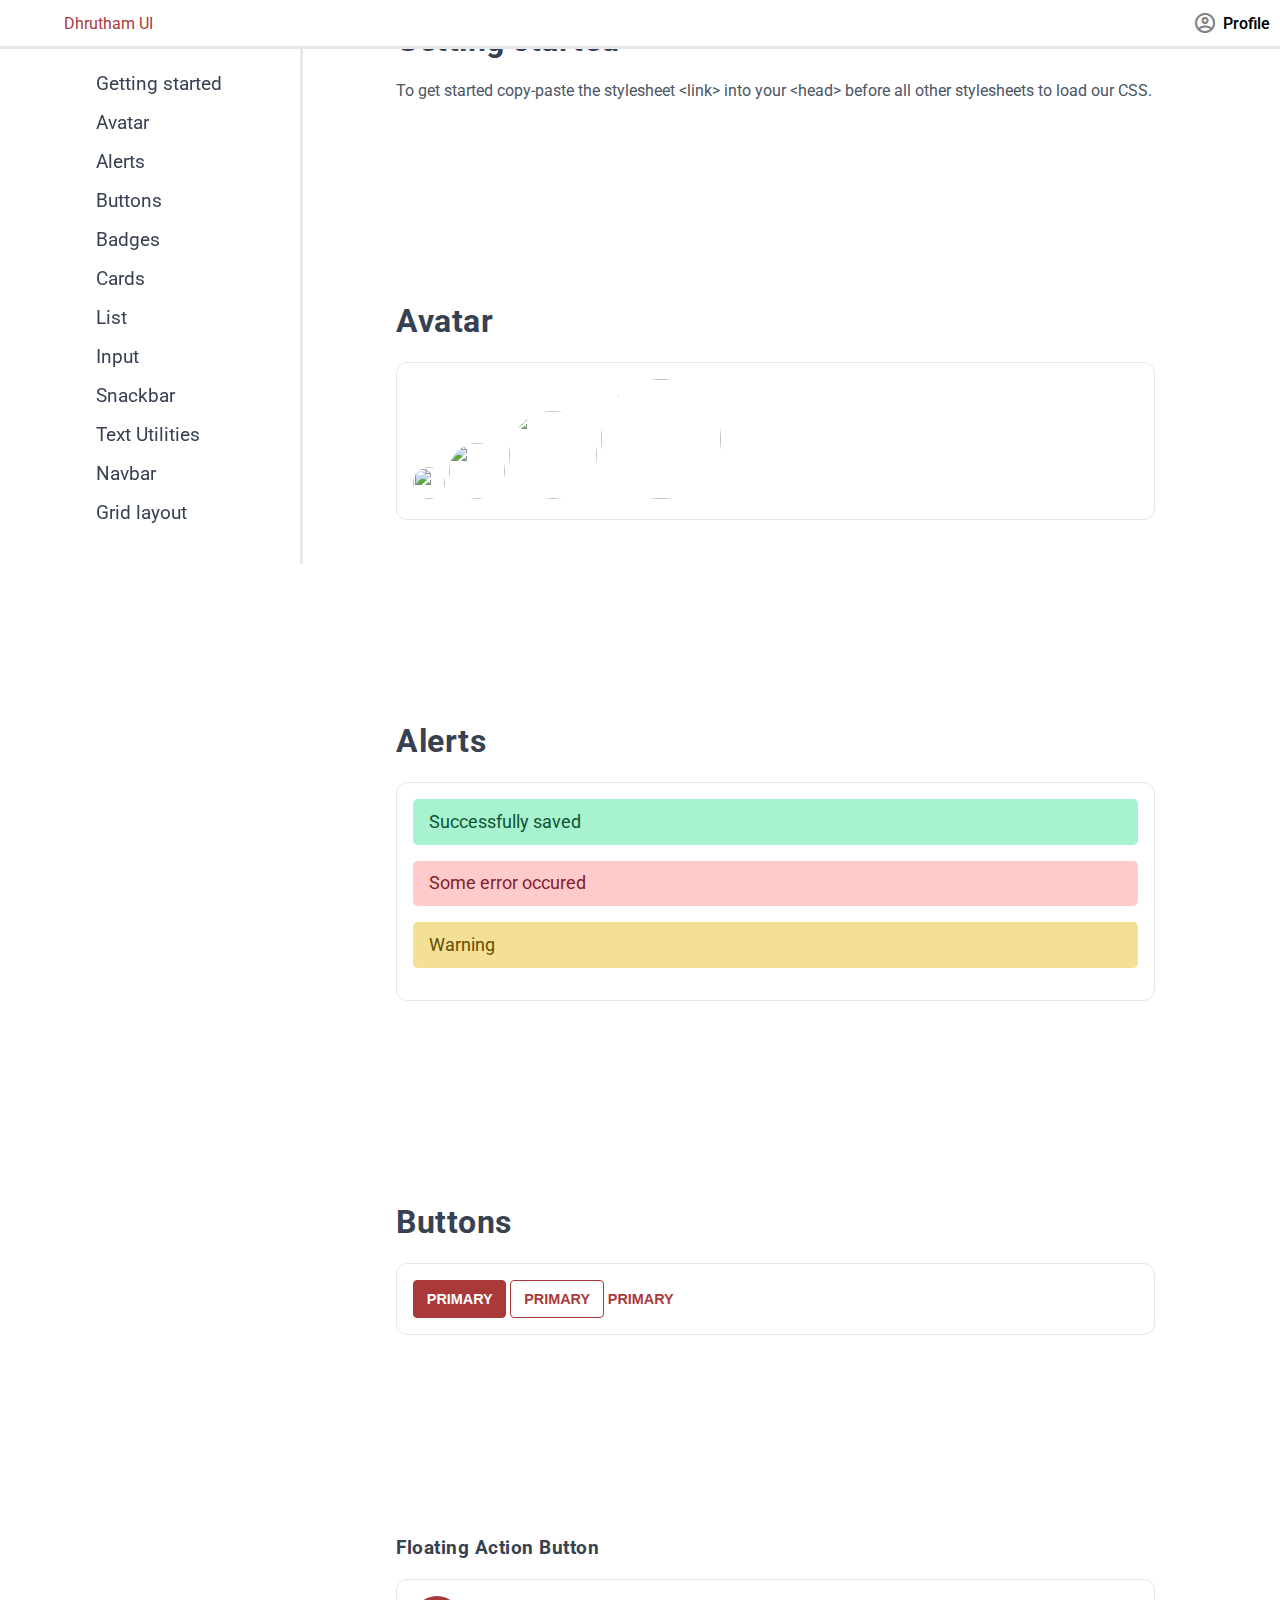
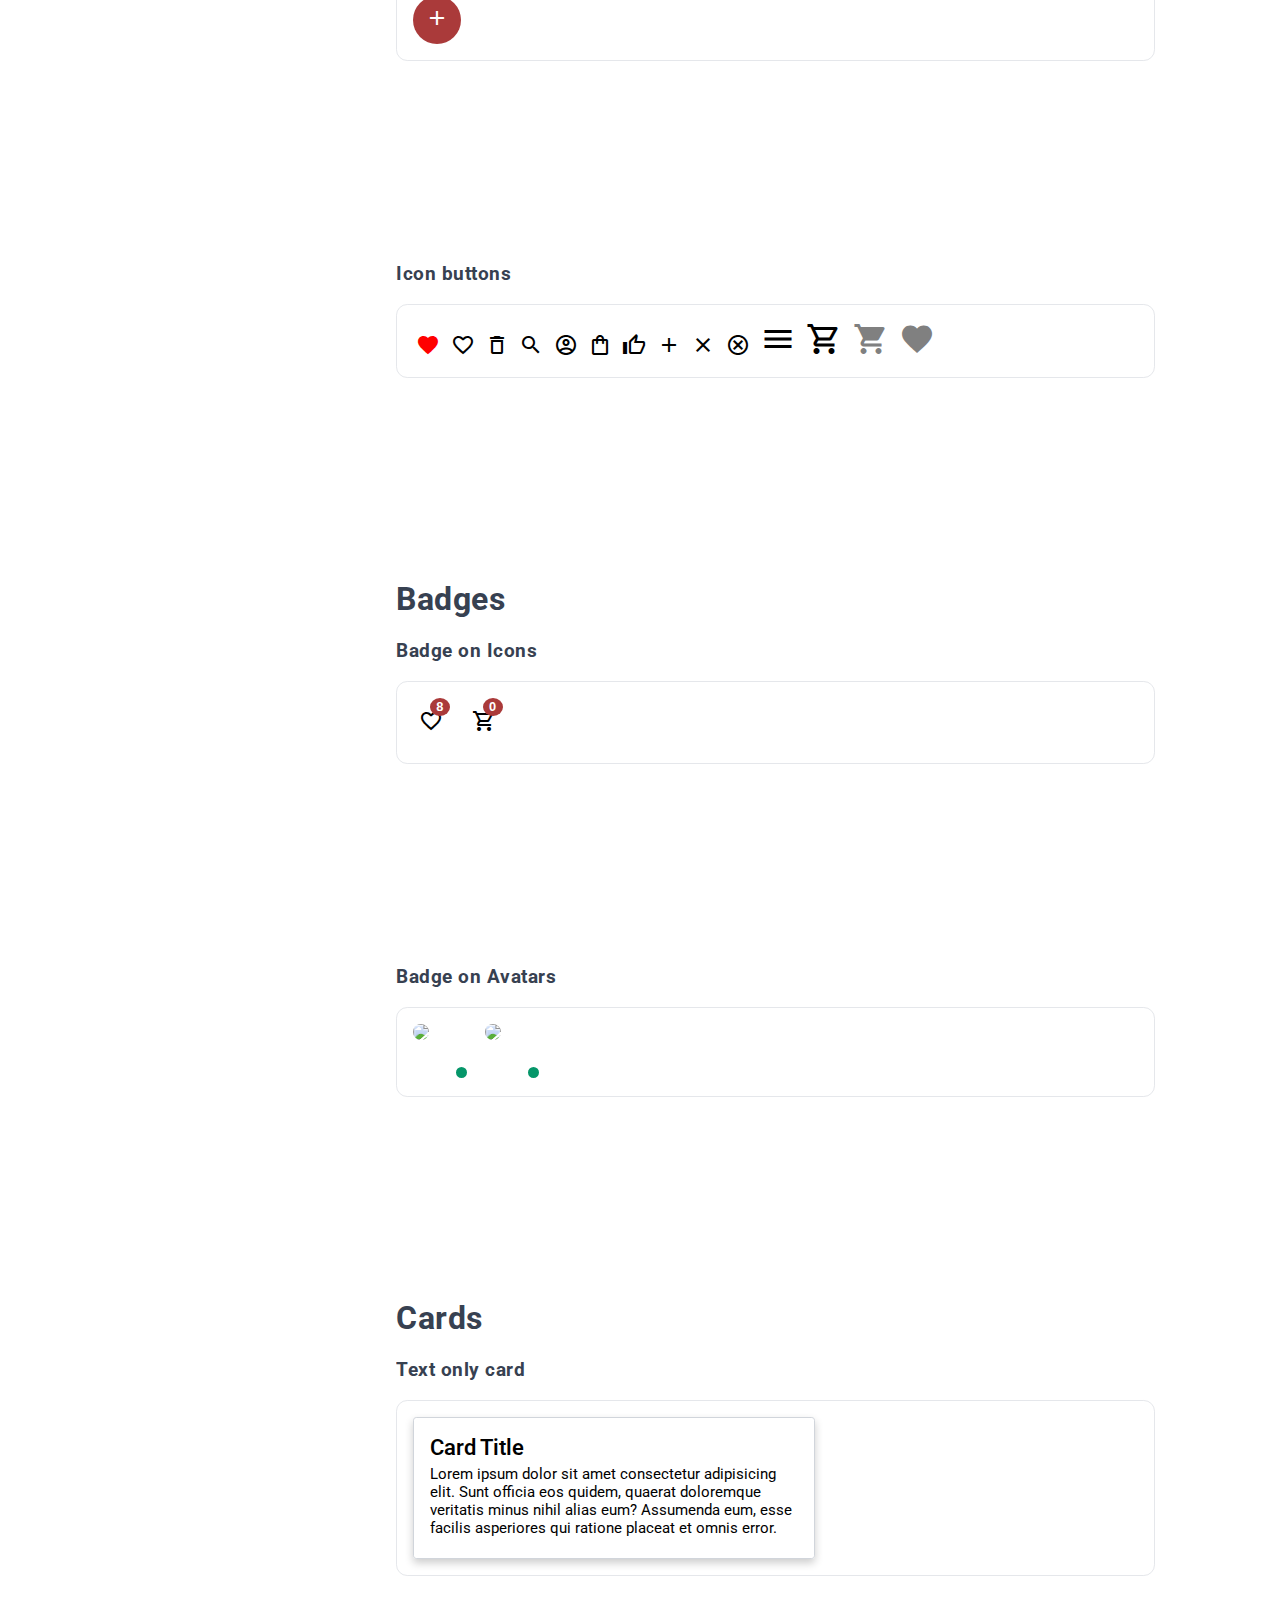
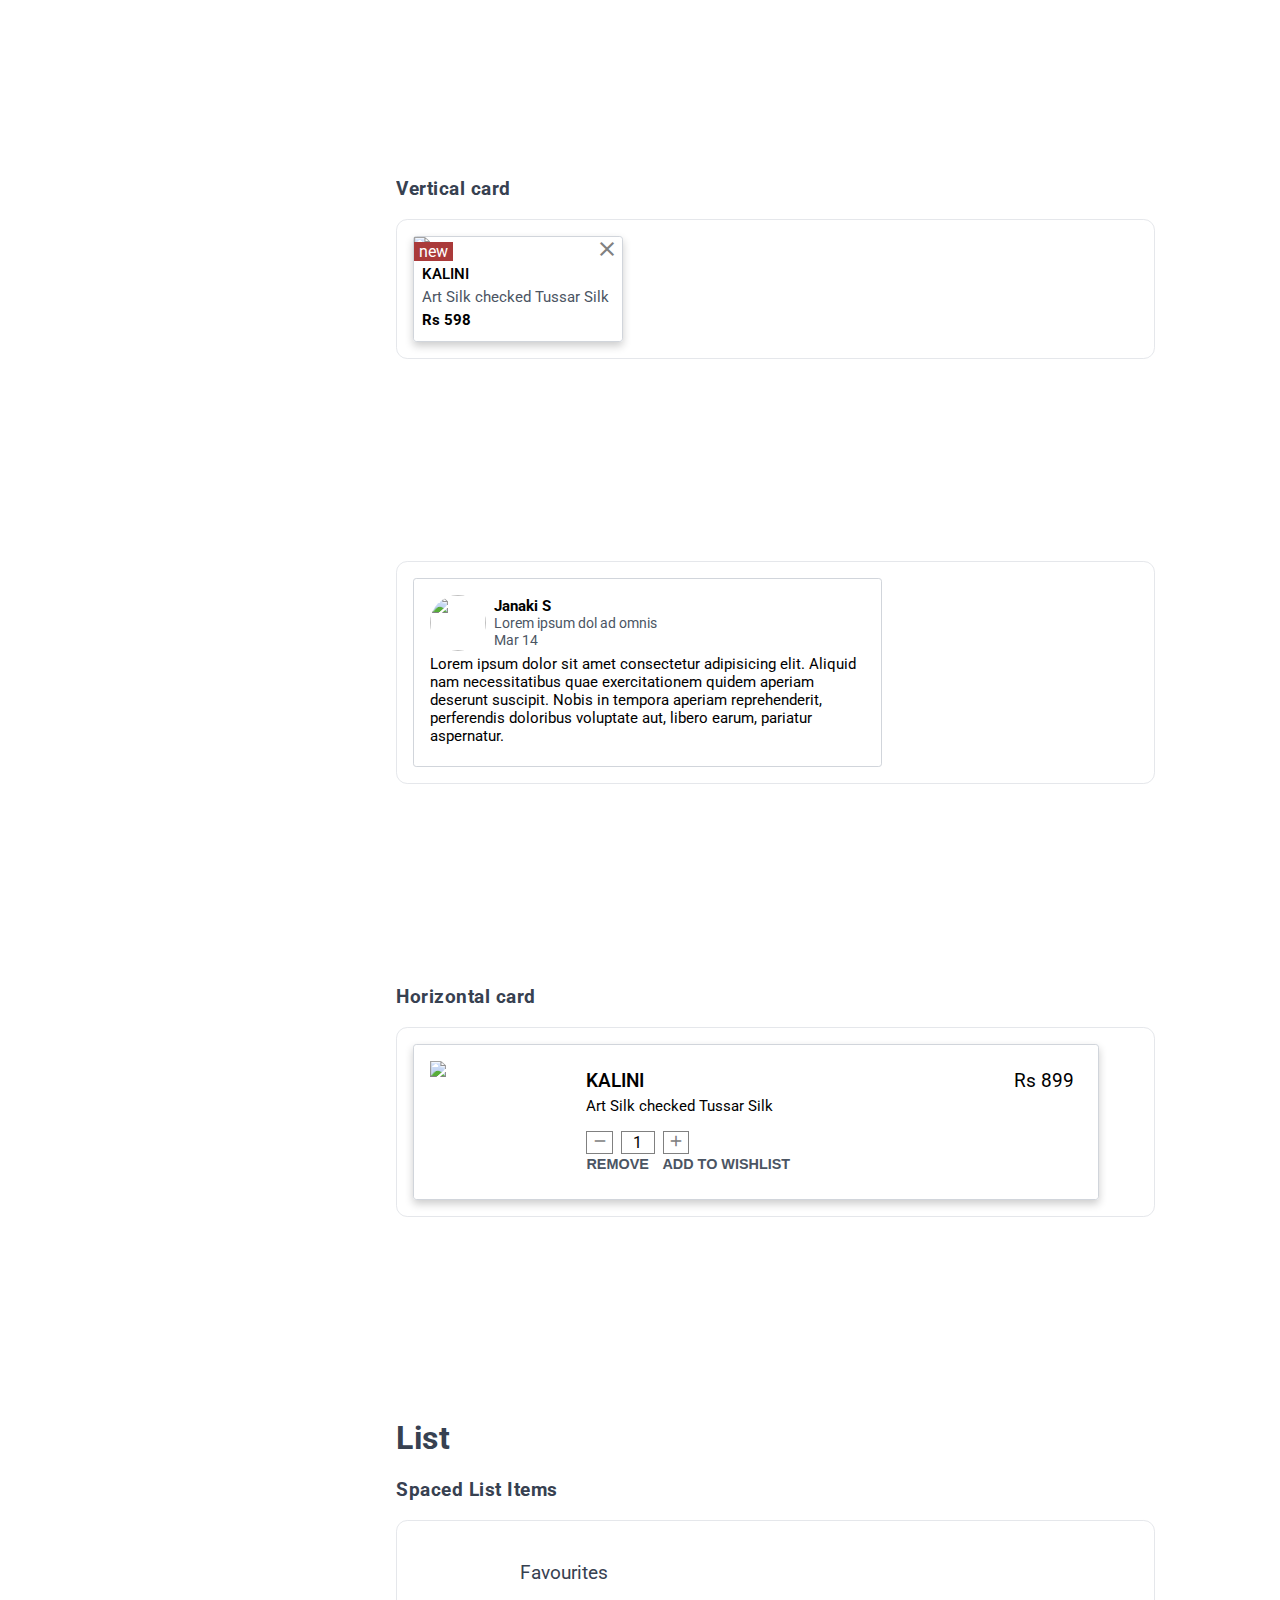
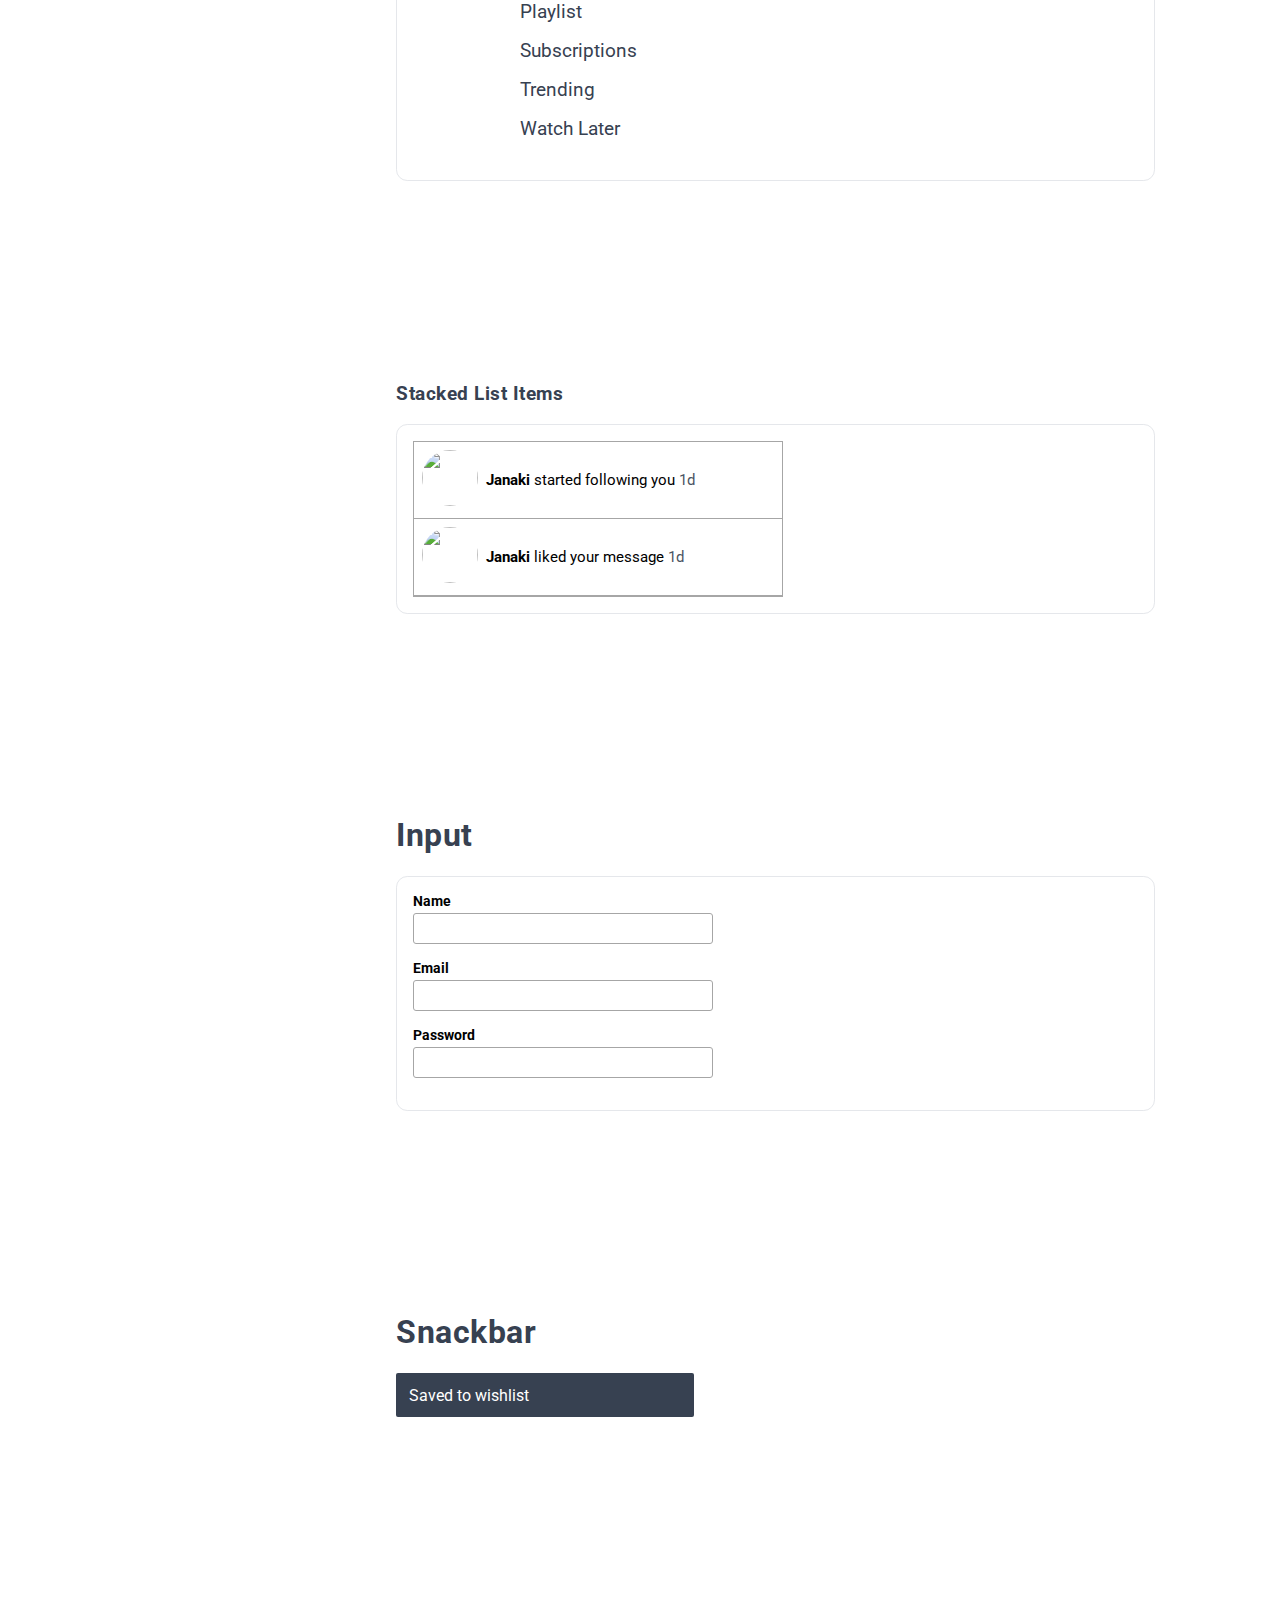
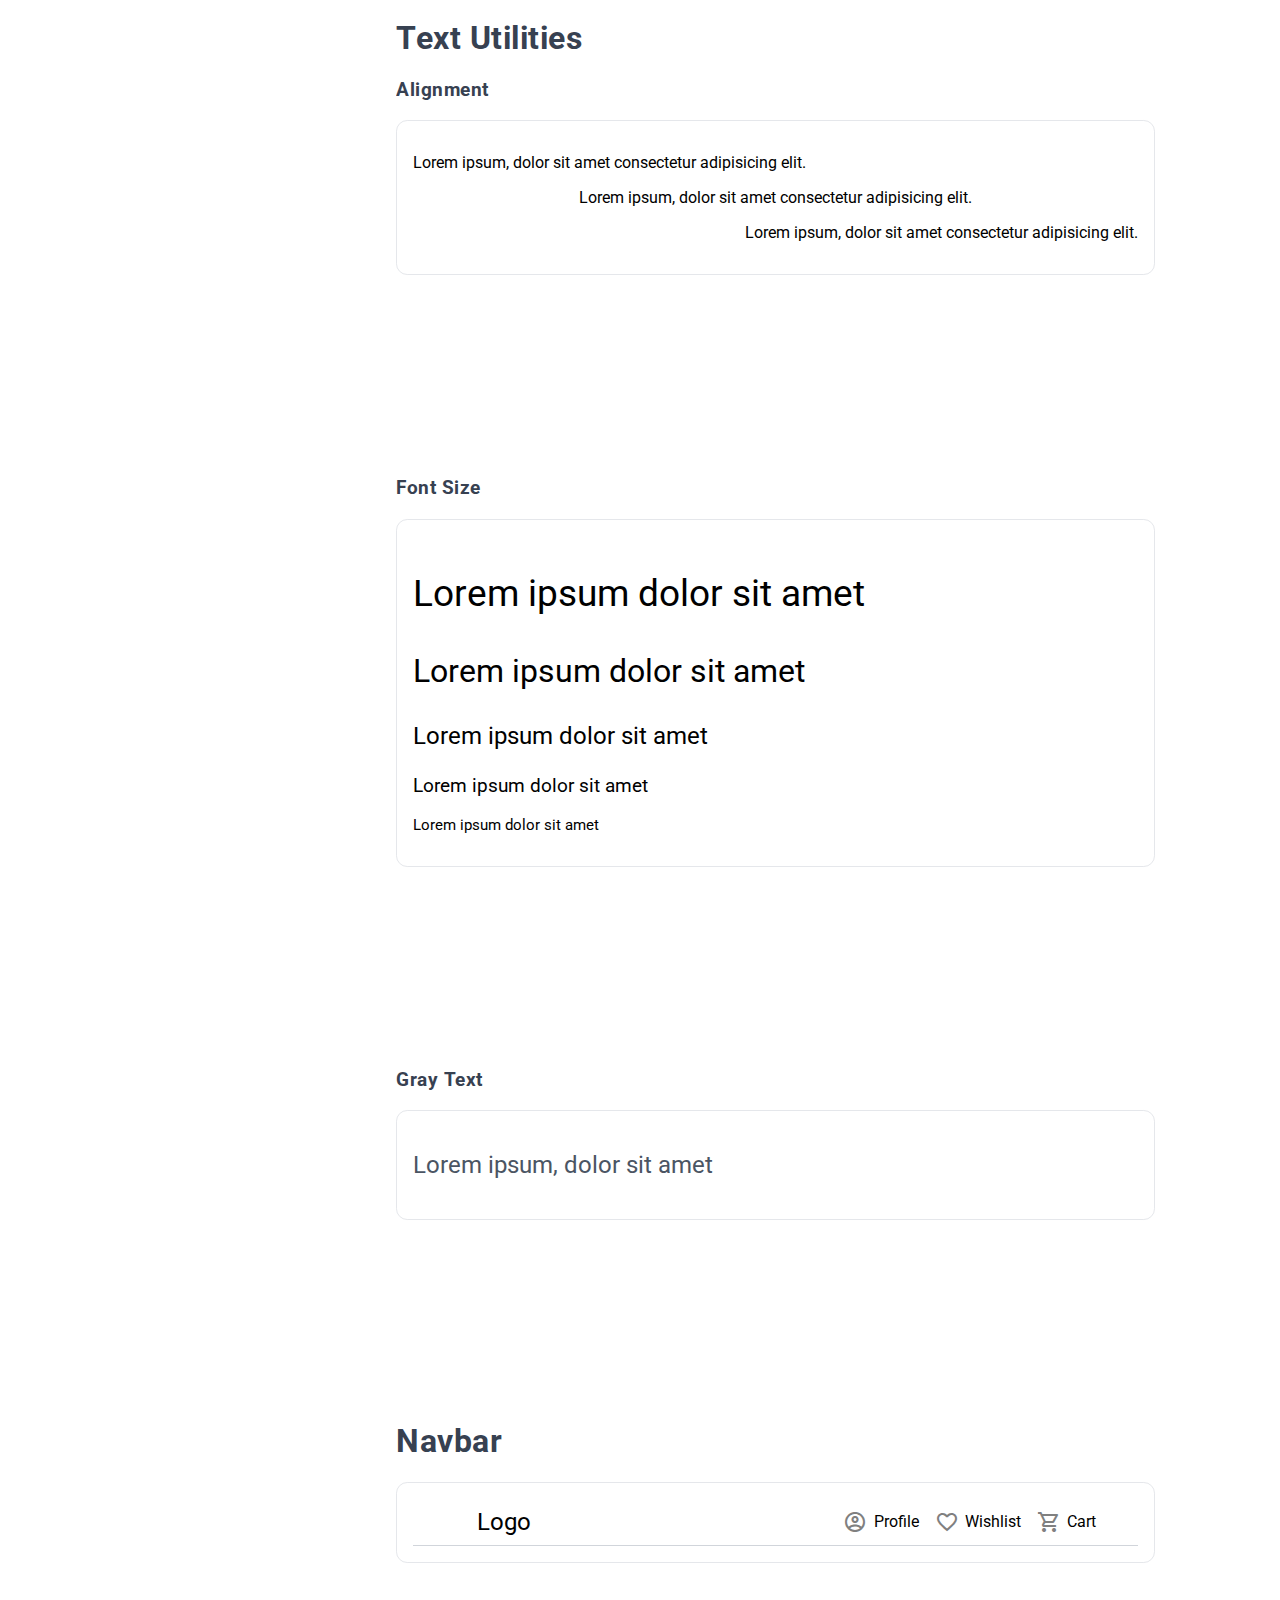
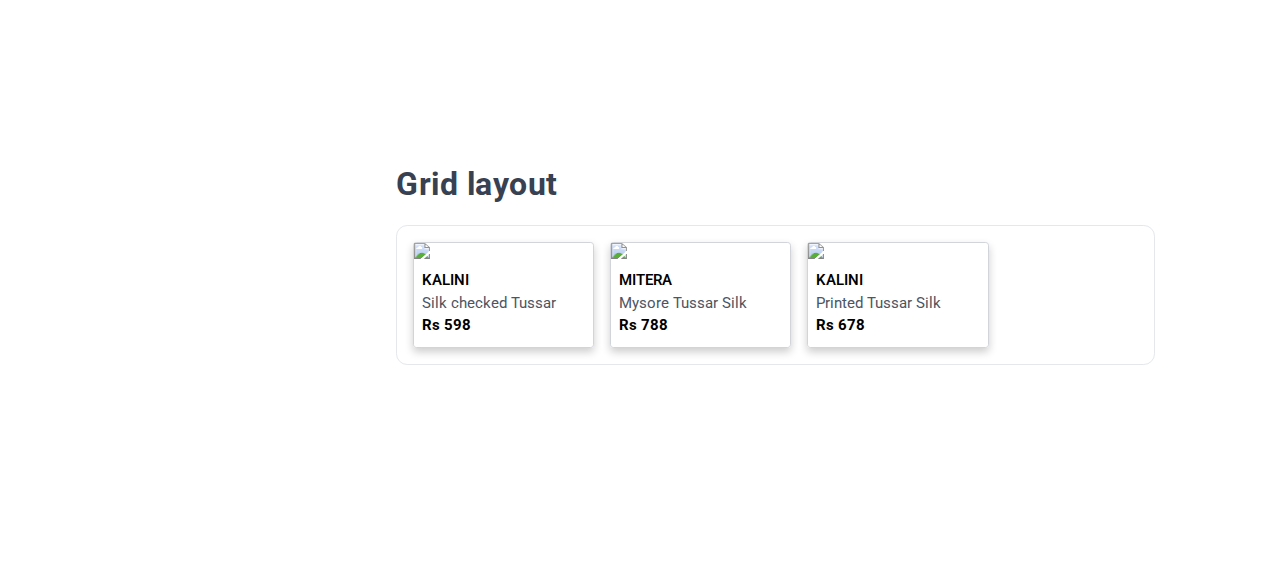
==== Dhrutham-UI-Documentation/index.html @ 62521cec "feat:added utility classes" ====
<!DOCTYPE html>
<html lang="en">
<head>
    <meta charset="UTF-8">
    <meta name="viewport" content="width=device-width, initial-scale=1.0">
    <link rel="stylesheet" href="CSS/dhrutham.css">
    <link rel="stylesheet" href="CSS/index.css">

    <title>Dhrutham UI</title>
</head>
<body>
    <header>
        <div class=" flex-horizontal center-align padding-2" style="justify-content: space-between;padding-left:4rem;">
            <div class="text-color-primary">Dhrutham UI</div>
            <div class="flex-horizontal center-align" style="justify-content: flex-end;">
                <a href="/" class="flex-horizontal nav-link" style="align-items: center;margin-right: 0.6rem;">
                   <span class="material-icons-outlined icon-color-gray icon-btn-with-padding">account_circle</span>
                    <span class="font-bold-2">Profile</span> 
                </a>
            </div>
        </div>
        
    </header>
    <div id="nav">
        <ul class="spaced-list-item-group list-group-margin">
            <a class="nav-link" href="#avatar"><li class="spaced-list-item">Getting started</li></a>
            <a class="nav-link" href="#avatar"><li class="spaced-list-item">Avatar</li></a>
            <a class="nav-link" href="#alert"><li class="spaced-list-item">Alerts</li></a>
            <a class="nav-link" href="#button"><li class="spaced-list-item">Buttons</li></a>
            <a class="nav-link" href="#badge"><li class="spaced-list-item"> Badges</li></a>
            <a class="nav-link" href="#cards"><li class="spaced-list-item">Cards</li></a>
            <a class="nav-link" href="#list"><li class="spaced-list-item">List</li></a>
            <a class="nav-link" href="#input"><li class="spaced-list-item">Input</li></a>
            <a class="nav-link" href="#snackbar"><li class="spaced-list-item">Snackbar</li></a>
            <a class="nav-link" href="#text-utilities"><li class="spaced-list-item">Text Utilities</li></a>
            <a class="nav-link" href="#navbar"><li class="spaced-list-item">Navbar</li></a>
            <a class="nav-link" href="#grid"><li class="spaced-list-item">Grid layout</li></a>
            
        </ul>
    </div>

    <main>
    
    <!--GETTING STARTED-->
    <section id="getting-started" class="scroll-margin-top">

        <h1 class="heading-large heading">Getting started</h1>
        <div class="text-gray">To get started copy-paste the stylesheet &lt;link&gt; into your &lt;head&gt; before all other stylesheets to load our CSS.</div>

        <div class="code-div">
            <embed src="https://carbon.now.sh/embed/CN4Eq7zP7J2xQh7g5qQq" width="100%"></embed>
        </div>
    </section>
    
    <!--AVATAR-->
    <section id="avatar" class="scroll-margin-top">

        <h1 class="heading-large heading">Avatar</h1>
        <div class="center-div">
        <img class="round-img img-size-xs" src="https://tinyurl.com/mz2bw7uu"> 
        <img class="round-img img-size-small" src="https://tinyurl.com/4tuexfsm"> 
        <img class="round-img img-size-medium" src="https://tinyurl.com/2fzxkc44" >
        <img class="round-img img-size-large"src="https://tinyurl.com/2fzxkc44" >
        </div>

        <div class="code-div">
            <embed src="https://carbon.now.sh/embed/TRbD07KXIrJJBKB3Pk6j" width="100%"></embed>
        </div>
    </section>
    
    <!--ALERTS-->
    <section id="alert" class="scroll-margin-top">
        <h1 class="heading-large heading">Alerts</h1>
        
        <div class="center-div">
            <div class="alert alert-success">Successfully saved</div>
            <div class="alert alert-error">Some error occured</div>
            <div class="alert alert-warning">Warning</div>
        </div>

        <div class="code-div">
            <embed src="https://carbon.now.sh/embed/sZVYKlp9iTR6P1gOCqf5" width="100%"></embed>
        </div>
    </section>


    <!--BUTTONS-->
     <section id="button" class="scroll-margin-top">
        <h1 class="heading-large heading">Buttons</h1>

        <div class="center-div">
            <button class="btn btn-primary-contained">PRIMARY</button>
            <button class="btn btn-primary-outline">PRIMARY</button>
            <button class="btn btn-text text-color-primary">PRIMARY</button>
        </div>
        <div class="code-div">
            <embed src="https://carbon.now.sh/embed/Knaae0wZSrVgYcsiYsGA" width="100%"></embed>
        </div>

        <h3 class="heading">Floating Action Button</h3>
        <div class="center-div">
            <button class="floating-action-btn-view bg-primary"><span class="material-icons-outlined">add</span></button>
        </div>

        <div class="code-div">
            <embed src="https://carbon.now.sh/embed/KYED5IdhtCiSJqwaunyP" width="100%"></embed>
        </div>
        
        <h3 class="heading">Icon buttons</h3>
        <div class="center-div">
            <button class="icon-btn"><span class="material-icons-outlined icon-color-red">favorite</span></button>
            <button class="icon-btn"><span class="material-icons-outlined">favorite_border</span></button>
            <button class="icon-btn"><span class="material-icons-outlined">delete_outline</span></button>
            <button class="icon-btn"><span class="material-icons-outlined">search</span></button>
            <button class="icon-btn"><span class="material-icons-outlined ">account_circle</span></button>
            <button class="icon-btn"><span class="material-icons-outlined">shopping_bag</span></button>
            <button class="icon-btn"><span class="material-icons-outlined">thumb_up</span></button>
            <button class="icon-btn"><span class="material-icons-outlined">add</span></button>
            <button class="icon-btn"><span class="material-icons-outlined">close</span></button>
            <button class="icon-btn"><span class="material-icons-outlined icon-color-grey">cancel</span></button>
            <button class="icon-btn"><span class="material-icons-outlined icon-size-36">menu</span></button>
            <button class="icon-btn"><span class="material-icons-outlined icon-size-36">shopping_cart</span></button>
            <button class="icon-btn"><span class="material-icons icon-color-gray icon-size-36">shopping_cart</span></button>
            <button class="icon-btn"><span class="material-icons icon-color-gray icon-size-36">favorite</span></button>
        </div>
        
        <div class="code-div">
            <embed src="https://carbon.now.sh/embed/5XtRM1aLwHK4WMdhs6xz" width="100%"></embed>
        </div>
    </section>

    <!--BADGES-->
    <section id="badge" class="scroll-margin-top">
        <h1 class="heading-large heading">Badges</h1>
        <h3 class="heading">Badge on Icons</h3>
            <div class="center-div badge-container">
                <div>
                    <button class="icon-btn-with-padding" style="margin-right:1rem">
                        <span class="material-icons-outlined">favorite_border</span>
                        <div class="badge badge-circle badge-anchorTopRight bg-primary">8</div>
                    </button>
                </div>
               
                <div>
                    <button class="icon-btn-with-padding" style="margin-right:1rem">
                        <span class="material-icons-outlined">shopping_cart</span>
                        <div class="badge badge-circle bg-primary badge-anchorTopRight">0</div>
                    </button>
                </div>
            </div>

            <div class="code-div">
                <embed src="https://carbon.now.sh/embed/0irFdHU6QVz8bISnSRzt" width="100%"></embed>
            </div>

            <h3 class="heading">Badge on Avatars</h3>

            <div class="center-div badge-container">
                <div class="avatar-container img-size-small" style="margin-right:1rem">
                    <img class="round-img responsive-img" src="https://tinyurl.com/4tuexfsm">  
                    <span class="badge-dot badge-anchorBottomRight"></span>
                </div>    

                <div class="avatar-container img-size-small" >
                    <img class="round-img responsive-img" src="https://tinyurl.com/mz2bw7uu">  
                    <span class="badge-dot badge-anchorBottomRight"></span>
                </div>    
            </div>
                
            <div class="code-div">
                <embed src="https://carbon.now.sh/embed/TUm38laySz4assM37DHr" width="100%"></embed>
            </div>
        </section>
    
     <!--CARDS-->
    <section id="cards" class="scroll-margin-top">
        <h1 class="heading-large heading">Cards</h1>
        <h3 class="heading">Text only card</h3>

        <div class="center-div">
            <div class="card card-shadow " style="max-width:25rem;">
                <div class="card-padding">
                    <div class="card-title">Card Title</div>
                    <div class="card-text font-size-medium">
                        Lorem ipsum dolor sit amet consectetur adipisicing elit.
                        Sunt officia eos quidem, quaerat doloremque veritatis
                        minus nihil alias eum? Assumenda eum, esse facilis
                        asperiores qui ratione placeat et omnis error.
                    </div>
                 </div>
            </div>
        </div>

        <div class="code-div" >
            <embed src="https://carbon.now.sh/embed/FrzZAD3f4QXx7jUSgPn3" width="100%"></embed>
        </div>
       
        <h3 class="heading">Vertical card</h3>
        <div class="center-div">
            <div class="card card-shadow card-vertical" style="max-width:13rem;">
                <div>
                    <img class="card-img" src="https://tinyurl.com/3w7x2hys" width="100%"  >
                    <div class="badge badge-rect bg-primary badge-anchorTopLeft">new</div>
                </div> 
                <div class="card-content-padding">
                    <div class="card-title font-size-5">KALINI</div>
                    <div class="card-text text-gray font-size-5">
                        Art Silk checked Tussar Silk
                    </div>
                    <div class="card-text font-size-5 font-bold-1">
                        Rs 598
                    </div>
                 </div>
                 <button class="icon-btn card-icon-topRight"><span class="material-icons-outlined icon-color-gray">close</span></button>
            </div>
        </div>
       
        <div class="code-div">
            <embed src="https://carbon.now.sh/embed/hczi9th8JC2mFEsW9cr9" width="100%"></embed>
        </div>

        <div class="center-div">
            <div class="card card-vertical card-padding"  style="width:60%">
                <div class="card-header">
                    <div class="img-margin">
                        <img class="round-img img-size-small" src="https://tinyurl.com/2fzxkc44">
                    </div>
                    <div class="card-text">    
                        <div><span class="font-bold-1 font-size-5">Janaki S</span> </div> 
                        <div class="font-size-6 text-gray">Lorem ipsum dol ad omnis</div>
                        <div class="font-size-6 text-gray"> Mar 14</div>
                    </div>      
                </div>
                <div class="card-text font-size-5">
                    Lorem ipsum dolor sit amet consectetur adipisicing elit.
                    Aliquid nam necessitatibus quae exercitationem quidem aperiam deserunt suscipit.
                    Nobis in tempora aperiam reprehenderit, perferendis doloribus voluptate aut, 
                    libero earum, pariatur aspernatur.
                </div>
            </div>
        </div>
       
        <div class="code-div">
            <embed src="https://carbon.now.sh/embed/j4iVe7hujwL01BVbsJbz" width="100%"></embed>
        </div>

        <h3 class="heading">Horizontal card</h3>
        <div class="center-div">
            <div class="card card-shadow card-horizontal card-padding" style="width:90%" >
                <div style="width:8rem">
                    <img class="card-img" src="https://tinyurl.com/3w7x2hys">
                </div>
                <div class="card-content-padding text-start card-vertical" style="width:60%;">
                        <div>
                            <div class="card-title font-size-4">KALINI</div>
                            <div class="card-text font-size-5">
                                Art Silk checked Tussar Silk 
                            </div>
                            <div class="flex-horizontal margin-top" >
                                 <button class="icon-btn" style="border:1px solid gray"><span class="material-icons-outlined icon-color-gray icon-size-18">remove</span></button>
                                <div class="qty-div">1</div>
                                <button class="icon-btn" style="border:1px solid gray"><span class="material-icons-outlined icon-color-gray icon-size-18">add</span></button>
                            </div>
                        </div>
                        <div>
                            <button class="btn btn-text font-size-6 text-gray margin-right" >REMOVE</button>
                            <button class="btn btn-text font-size-6 text-gray" >ADD TO WISHLIST</button>
                        </div>
                 </div>
                 <div class="card-content-padding font-size-4 ">
                     Rs 899 
                 </div>
            </div>
        </div>
        <div class="code-div">
            <embed src="https://carbon.now.sh/embed/GlPYBRS7dzxnWTbthX9r" width="100%"></embed>
        </div>     
    </section>

    
    <section id="list" class="scroll-margin-top">
        <h1 class="heading-large heading">List</h1>

        <h3 class="heading">Spaced List Items</h3>
        <div class="center-div">
            <ul class="spaced-list-item-group" style="width:14rem">
                <li class="spaced-list-item">Favourites</li>
                <li class="spaced-list-item">Playlist</li>
                <li class="spaced-list-item">Subscriptions</li>
                <li class="spaced-list-item">Trending</li>
                <li class="spaced-list-item">Watch Later</li>
            </ul>
        </div>
       
        <div class="code-div">
            <embed src="https://carbon.now.sh/embed/tFZgMu4uTchUPUL2A6BJ" width="100%"></embed>
        </div> 
    
        <h3 class="heading">Stacked List Items</h3>
        <div class="center-div">
        <div class="stacked-list-group" style="width:23rem ;max-width: 90%;">
            <div class="stacked-item">
                <div class="img-margin">
                    <img class="round-img img-size-small" src="https://tinyurl.com/2fzxkc44">
                </div>
                <div class="font-size-5">
                   <span class="font-bold-1">Janaki</span> started following you
                    <span class="text-gray">1d</span>
                </div>
            </div>
            <div class="stacked-item" style="display: flex;">
                <div class="img-margin">
                    <img class="round-img img-size-small" src="https://tinyurl.com/2fzxkc44">
                </div>
                <div class="font-size-5">
                   <span class="font-bold-1 ">Janaki</span> liked your message
                    <span class="text-gray">1d</span>
                </div>
            </div>            
        </div>
        </div>

        <div class="code-div">
            <embed src="https://carbon.now.sh/embed/PBIPc6S08mPCb52mnFzO" width="100%"></embed>
        </div>  
    </section>
   
  
    <section id="input" class="scroll-margin-top">
    <h1 class="heading-large heading">Input</h1>
    <div class="center-div">
        <div style="width:20rem">
            <div class="flex-column">
                <label class="font-size-6 font-bold-1">Name</label>
                <input type="text" class="text-input">
            </div>
            <div class="flex-column">
                <label class="font-size-6 font-bold-1">Email</label>
                <input type="email" class="text-input">
            </div>
            <div class="flex-column">
                <label class="font-size-6 font-bold-1">Password</label>
                <input type="password" class="text-input">
            </div>        
        </div>
    </div>
    <div class="code-div">
        <embed src="https://carbon.now.sh/embed/BAJOc0U76f8MLrCtJs0T" width="100%"></embed>
    </div> 
    </section>


    <section id="snackbar" class="scroll-margin-top">
        <h1 class="heading-large heading">Snackbar</h1>

        <div class="snackbar-onView" style="width:17rem" >Saved to wishlist</div>

        <div class="code-div">
            <embed src="https://carbon.now.sh/embed/y9a1cUmDMV2LKJnYpCuc" width="100%" ></embed>
        </div> 
    </section>

    <section id="text-utilities" class="scroll-margin-top">
        <h1 class="heading-large heading">Text Utilities </h1>
        <h3 class="heading">Alignment</h3>
        <div class="center-div">
            <p class="text-start">Lorem ipsum, dolor sit amet consectetur adipisicing elit.</p>
            <p class="text-center">Lorem ipsum, dolor sit amet consectetur adipisicing elit.</p>
            <p class="text-end">Lorem ipsum, dolor sit amet consectetur adipisicing elit.</p>
        </div>
        
        <div class="code-div">
            <embed src="https://carbon.now.sh/embed/IpzmE9BpbHFRG2XMIk0B" width="100%"></embed>
        </div>

        <h3 class="heading">Font Size</h3>
        <div class="center-div">
        <p class="font-size-1">Lorem ipsum dolor sit amet</p>    
        <p class="font-size-2">Lorem ipsum dolor sit amet</p>
        <p class="font-size-3">Lorem ipsum dolor sit amet</p>
        <p class="font-size-4">Lorem ipsum dolor sit amet</p>
        <p class="font-size-5">Lorem ipsum dolor sit amet</p>
        </div>
        
        <div class="code-div">
            <embed src="https://carbon.now.sh/embed/gHHtRypQuDPqCICQp9fk" width="100%"></embed>
        </div>

        <h3 class="heading">Gray Text</h3>
        <div class="center-div">
            <p class="text-gray font-size-3">Lorem ipsum, dolor sit amet</p>
        </div>

        <div class="code-div">
            <embed src="https://carbon.now.sh/embed/vYiyt1hqLb6XWQ0Yi17c" width="100%"></embed>
        </div>
        
    </section>
    <section id="navbar" class="scroll-margin-top">
        <h1 class="heading heading-large">Navbar</h1>
        <div class="center-div">
            <div class="nav">
                <div class="font-size-3">Logo</div>
                <div class="nav-list">
                    <a href="/" class="nav-item">
                       <span class="material-icons-outlined icon-color-gray icon-btn-with-padding">account_circle</span>
                        <span>Profile</span> 
                    </a>
                    <a href="/" class="nav-item">
                        <span class="material-icons-outlined icon-color-gray icon-btn-with-padding">favorite_border</span>
                        <span>Wishlist</span>
                     </a>
                    <a href="/" class="nav-item">
                        <span class="material-icons-outlined icon-color-gray icon-btn-with-padding">shopping_cart</span>
                        <span>Cart</span>
                    </a>
                </div>
            </div>
        </div>
        <div class="code-div">
            <embed src="https://carbon.now.sh/embed/hE4XvA0mtsaQEKxUMRFo" width="100%"></embed>
        </div>
    </section>


     <section id="grid" class="scroll-margin-top">
        <h1 class="heading-large heading">Grid layout</h1>
        <div class="center-div">  
         <div class="grid-col-3">
            <div class="card card-shadow flex-column">
                <div>
                    <img class="card-img" src="https://tinyurl.com/3w7x2hys" >   
                </div> 
                <div class="card-content-padding">
                    <div class="card-title font-size-5">KALINI</div>
                    <div class="card-text text-gray font-size-5">
                        Silk checked Tussar
                    </div>
                    <div class="card-text font-size-5 font-bold-1">
                        Rs 598
                    </div>
                </div>
            </div>
            <div class="card card-shadow flex-column">
                <div>
                    <img class="card-img" src="https://tinyurl.com/w4aaecnn" >   
                </div> 
                <div class="card-content-padding">
                    <div class="card-title font-size-5">MITERA</div>
                    <div class="card-text text-gray font-size-5">
                        Mysore Tussar Silk
                    </div>
                    <div class="card-text font-size-5 font-bold-1">
                        Rs 788
                    </div>
                </div>
            </div>
            <div class="card card-shadow flex-column">
                <div>
                    <img class="card-img" src="https://tinyurl.com/pxazepxy" >   
                </div> 
                <div class="card-content-padding">
                    <div class="card-title font-size-5">KALINI</div>
                    <div class="card-text text-gray font-size-5">
                        Printed Tussar Silk
                    </div>
                    <div class="card-text font-size-5 font-bold-1">
                        Rs 678
                    </div>
                </div>
            </div>
        </div> 
        </div>
        <div class="code-div">
            <embed src="https://carbon.now.sh/embed/fvpEEJyUtfAk4KxWze1o" width="100%"></embed>
        </div>
    </section>
      
    </main>
</body>
</html>
---- Dhrutham-UI-Documentation/CSS/dhrutham.css ----
@import url("https://fonts.googleapis.com/icon?family=Material+Icons+Outlined");
@import url("https://fonts.googleapis.com/icon?family=Material+Icons");
@import url('https://fonts.googleapis.com/css2?family=Roboto:wght@300&display=swap');

:root{
    --primary:#aa3a3a;
    --secondary:#C4C6A6;
    --padding-1:0.5rem;
    --padding-2:0.8rem;
    --padding-3:0.4rem;
    --font-size-text:1.1rem;
    --font-size-small:0.8rem;
    --font-size-title:01.4rem;
    --font-family:Roboto;
    --margin-right:0.6rem;
}

body{
    margin:0;
}

.bg-primary{
    background-color: var(--primary);
    color:white;
}

.text-color-primary{
    color:var(--primary)
}

.flex-horizontal{
    display: flex;
}

.center-align{
    align-items:center;
}

.curson-pointer{
    cursor: pointer;
}
/** Avatar **/

.avatar-container{
    position: relative;
}

.img-size-medium{
    width:5.5rem;
    height: 5.5rem;
}

.img-size-large{
    width:7.5rem;
    height: 7.5rem;
}

.img-size-small{
    width:3.5rem;
    height: 3.5rem;
}
.img-size-xs{
    width:2rem;
    height: 2rem;
}

/** Alerts **/

.alert{
    padding:var(--padding-2) 0rem;
    padding-left:1rem;
    margin-bottom: 1rem;
    font-size:var(--font-size-text);
    position: relative;  
    border-radius:0.3rem
}

.alert-success{
    background-color:#A7F3D0;
    color:#0f5132;
}

.alert-error{
    background-color:#FECACA;
    color:#842029;
}

.alert-warning{
    background-color: #f3e096;
    color:#664d03;
}

/** Badges **/

.badge{  
    position:absolute;
    text-align:center;
}

.badge-circle{
    border-radius:50%; 
    padding:0.1rem 0.4rem; 
    font-size:var(--font-size-small);
    font-weight: 700; 
}

.badge-rect{
    padding:0rem 0.3rem;
}

.badge-anchorTopRight{  
    top:0;
    right:0;
}

.badge-anchorTopLeft{  
    top:0.3rem;
    left:0;
}

.badge-anchorBottomRight{
    bottom:0;
    right:0;
}

.badge-dot{
    position:absolute;
    background-color: #059669;
    border:2px solid white;
    border-radius:50%;
    min-width:0.7rem;
    min-height:0.7rem;   
}

/** Buttons **/

.btn{
    line-height:1.3rem;
    border-radius:0.25rem;   
    padding:var(--padding-1) var(--padding-2);
    font-weight: 550;
    font-size:0.9rem;
    cursor: pointer;
    outline:none;
    text-align: center;
} 

.btn-primary-contained{
    background-color:var(--primary);
    border:1px solid var(--primary);
    color:white;
}

.btn-primary-contained:hover{
    background-color: #991B1B;
}

.btn-primary-outline{
    color:var(--primary);
    background-color: white;
    border:1px solid var(--primary);
}

.btn-text{
    border:0;
    background-color: white;
    padding:0; 
}

.btn-disabled {
    opacity: 0.6;
    cursor: not-allowed;
  }
/** Icon Buttons **/

.icon-btn{
    border: 0;
    outline:none; 
    position: relative; 
    background-color:transparent;  
    padding:0 0.2rem;
}

.icon-btn-with-padding{
    border: 0;
    outline:none; 
    padding:0.7rem 0.4rem;
    position: relative; 
    background-color:transparent;  
}

.icon-size-36{
    font-size: 36px; 
}

.icon-size-18{
    font-size: 18px; 
}


.icon-color-red{
    color:red;
}

.icon-color-primary{
    color:var(--primary)
}
.icon-color-white{
    color:white;
}

.icon-color-gray{
    color:gray;
}

/**Floating action button**/

.floating-action-btn{
    width:3rem;
    height:3rem;
    border:none;
    outline:none;
    border-radius:50%;  
    position:fixed;
    z-index: 1;
    bottom:0;
    right:0;
    margin:2rem;
}

/**CARDS**/

.card{
    border:1px solid #D1D5DB;
    border-radius:0.2rem;
    position:relative;
    word-wrap:break-word;
}

.card-padding{
    padding: 1rem;
}

.card-vertical{
    display:flex; 
    flex-direction:column;
    justify-content: space-between;
}

.card-shadow{
    box-shadow: 0 4px 8px 0 rgba(0,0,0,0.2);;
}

.card-content-padding{
    padding:var(--padding-1);
}

.card-header{
    display: flex;
}

.card-text{
    font-size:var(--font-size-text);
    margin-bottom:0.3rem;
}

.card-title{
    font-weight: 550;
    font-size:var(--font-size-title);
    margin-bottom:0.3rem;
}

.card-icon-topRight{
    position: absolute;
    top:0;
    right:0;
}

.card-img{
    width:100%;
}

.card-horizontal{
    display:flex; 
    justify-content: space-between;
}

.text-overlay{
    position: absolute;
    bottom: 0;
    background-color: white;
    opacity: 0.7;
    padding: 1rem;
    width: 90%;
    height: 1rem;
    text-align: center;
}

.qty-div{
    display: inline-block;
    border:1px solid gray;
    width:2rem;
    padding:0.5px 0;
    text-align: center;
    margin:0 0.5rem;
}
/** Responsive-images **/

.responsive-img{
    width:100%;
    height:auto;
}

.round-img{
    border-radius: 50%;  
}

.img-margin{
    margin-right:var(--padding-1);
}

/** Text Input **/

.text-input{
    height: 25px;
    width:90%;
    padding:2px 5px;
    border:1px solid #a6a6a6;
    border-radius:3px;
    font-size:14px;
    margin-top:3px;
    margin-bottom:1rem;
}

.text-input:focus{
    outline-width:thin;
    outline-color:#60A5FA;
}

.flex-column{
    display: flex;
    flex-direction: column;
}

/** List **/
.spaced-list-item-group{
    list-style-type:none;
}

.spaced-list-item{
    padding:var(--padding-1);
    font-size: var(--font-size-text);
}

.spaced-list-item:hover{
    background-color:#E5E7EB;
    cursor: pointer;
}

/**Stacked List -notification**/

.stacked-list-group{
    border:1px solid #a6a6a6;
}

.stacked-item{
    display: flex;
    border-bottom:1px solid #a6a6a6;
    padding:var(--padding-1); 
    align-items: center;
}

/** Grid **/

.grid-col-2 {
    display: grid;
    grid-template-columns: auto auto;
    grid-column-gap: 5rem;
    grid-row-gap: 2rem;
  }
  .grid-col-3 {
    display: grid;
    grid-template-columns: 22% 22% 22% 22%;
    grid-column-gap: 1rem;
    grid-row-gap: 2rem;
  }
  
  @media (min-width: 0) {
    .grid-col-2 {
      display: grid;
      grid-template-columns: 90%;
    }
    .grid-col-3 {
      display: grid;
      grid-template-columns: 50% 50%;
    }
  }
  @media (min-width: 576px) {
    .grid-col-2 {
      display: grid;
      grid-template-columns: auto;
    }
    .grid-col-3 {
      display: grid;
      grid-template-columns: 50% 50%;
    }
  }
  @media (min-width: 840px) {
    .grid-col-2 {
      display: grid;
      grid-template-columns: auto;
    }
    .grid-col-3 {
      display: grid;
      grid-template-columns: 35% 35% 35%;
    }
  }
  @media (min-width: 1059px) {
    .grid-col-2 {
      display: grid;
      grid-template-columns: auto auto;
    }
    .grid-col-3 {
      display: grid;
      grid-template-columns: 25% 25% 25% 25%;
    }
  }
  
/**Text Utilities**/

.text-start{
    text-align: left;
}

.text-center{
    text-align:center;
}

.text-end{
    text-align:right;
}

.font-size-1{
    font-size:2.3rem;
}

.font-size-2{
    font-size:2rem;
}

.font-size-3{
    font-size:1.5rem;
}

.font-size-4{
    font-size:1.2rem;
}

.font-size-5{
    font-size:0.95rem;
}

.font-size-6{
     font-size:0.9rem;
}
.text-gray{
    color:#4B5563;
}

.font-bold-1{
    font-weight: bold;
}
.font-bold-2{
    font-weight: 550;
}

/** Snackbar **/
.snackbar{
    background-color:#374151;
    color:white;
    padding:0.8rem;
    position: fixed;
    bottom:0.5rem;
    left:0.5rem;
    border-radius:2px;
}



/**Navbar**/

.nav{
    display: flex;
    align-items: center;
    justify-content: space-between;
    padding-left:4rem;
    padding-right:2rem;
    border-bottom: 1px solid #D1D5DB;
}

.nav-list{
    display: flex;
    justify-content: flex-end;
    align-items: center;
}

.nav-item{
    margin-right: var(--margin-right);
    display: flex;
    align-items: center;
    text-decoration: none;
    color:inherit
}

/** margins **/

.margin-right{
    margin-right:var(--margin-right);
}

.margin-top{
    margin-top:1rem;
}


/*utility classes*/

.flex-end{
    justify-content: flex-end;
}

.space-between{
    justify-content: space-between;
}
---- Dhrutham-UI-Documentation/CSS/index.css ----
@import url('https://fonts.googleapis.com/css2?family=PT+Serif&family=Roboto&family=Work+Sans:wght@100;500&display=swap');

body{
    font-family: Roboto;
}

header{
    grid-area: header;
    border-bottom:3px solid #E5E7EB;
    position: fixed;
    width:100%;
    top:0;
    background-color:white;
    z-index: 1;
}

#nav{
    grid-area: nav;
    position: fixed; 
    left:0;
    width:300px;
    align-content: center;
    border-right:3px solid #E5E7EB;
    margin-top:2rem;
  
}

main{
    grid-area: main;
    opacity: 1;
   overflow:auto;
   /* scroll-margin-top:12vh; */
}

body{
    display: grid;
    grid-template-columns: 300px 1fr  ;
    grid-template-areas:"header header" 
    "nav main ";
    grid-column-gap:6rem;
    overflow-x: hidden;
}

.nav-link{
    text-decoration: none;
    color:inherit
}

.list-group-margin{
    padding-inline-start: 0;
    margin:2rem 1rem;
}

.center-div{
    border:1px solid  #E5E7EB;
    padding:1rem 1rem;
    width:82%;
    border-radius:0.7rem;
}

.heading{
    font-family: "Roboto";
    line-height: 1.2;
    color:#374151;
    letter-spacing: 0.5px;
}

.spaced-list-item{
    font-size:1.2rem ;
    font-family: "Roboto";
    color:#374151;
    padding-left:30%;
}

.para-style{
    font-family: "Roboto";
    font-size:1rem;
    margin:1rem 0; 
    color:#1F2937;
}

.code-div{
    margin-top:1rem;
    width:86%;
    /* width:45rem; */
    margin-bottom:2rem;
    left:0;
}

.floating-action-btn-view{
    width:3rem;
    height:3rem;
    border:none;
    outline:none;
    border-radius:50%;  
}

.badge-container{
    display: flex;
    align-items: flex-end;
}

.snackbar-onView{
    background-color:#374151;
    color:white;
    padding:0.8rem;
    border-radius:2px;
}

.scroll-margin-top{
    scroll-margin-top: 12vh;
}

.font-size-medium{
    font-size:0.95rem;
}

.logo-padding{
    padding-left:5rem;
}
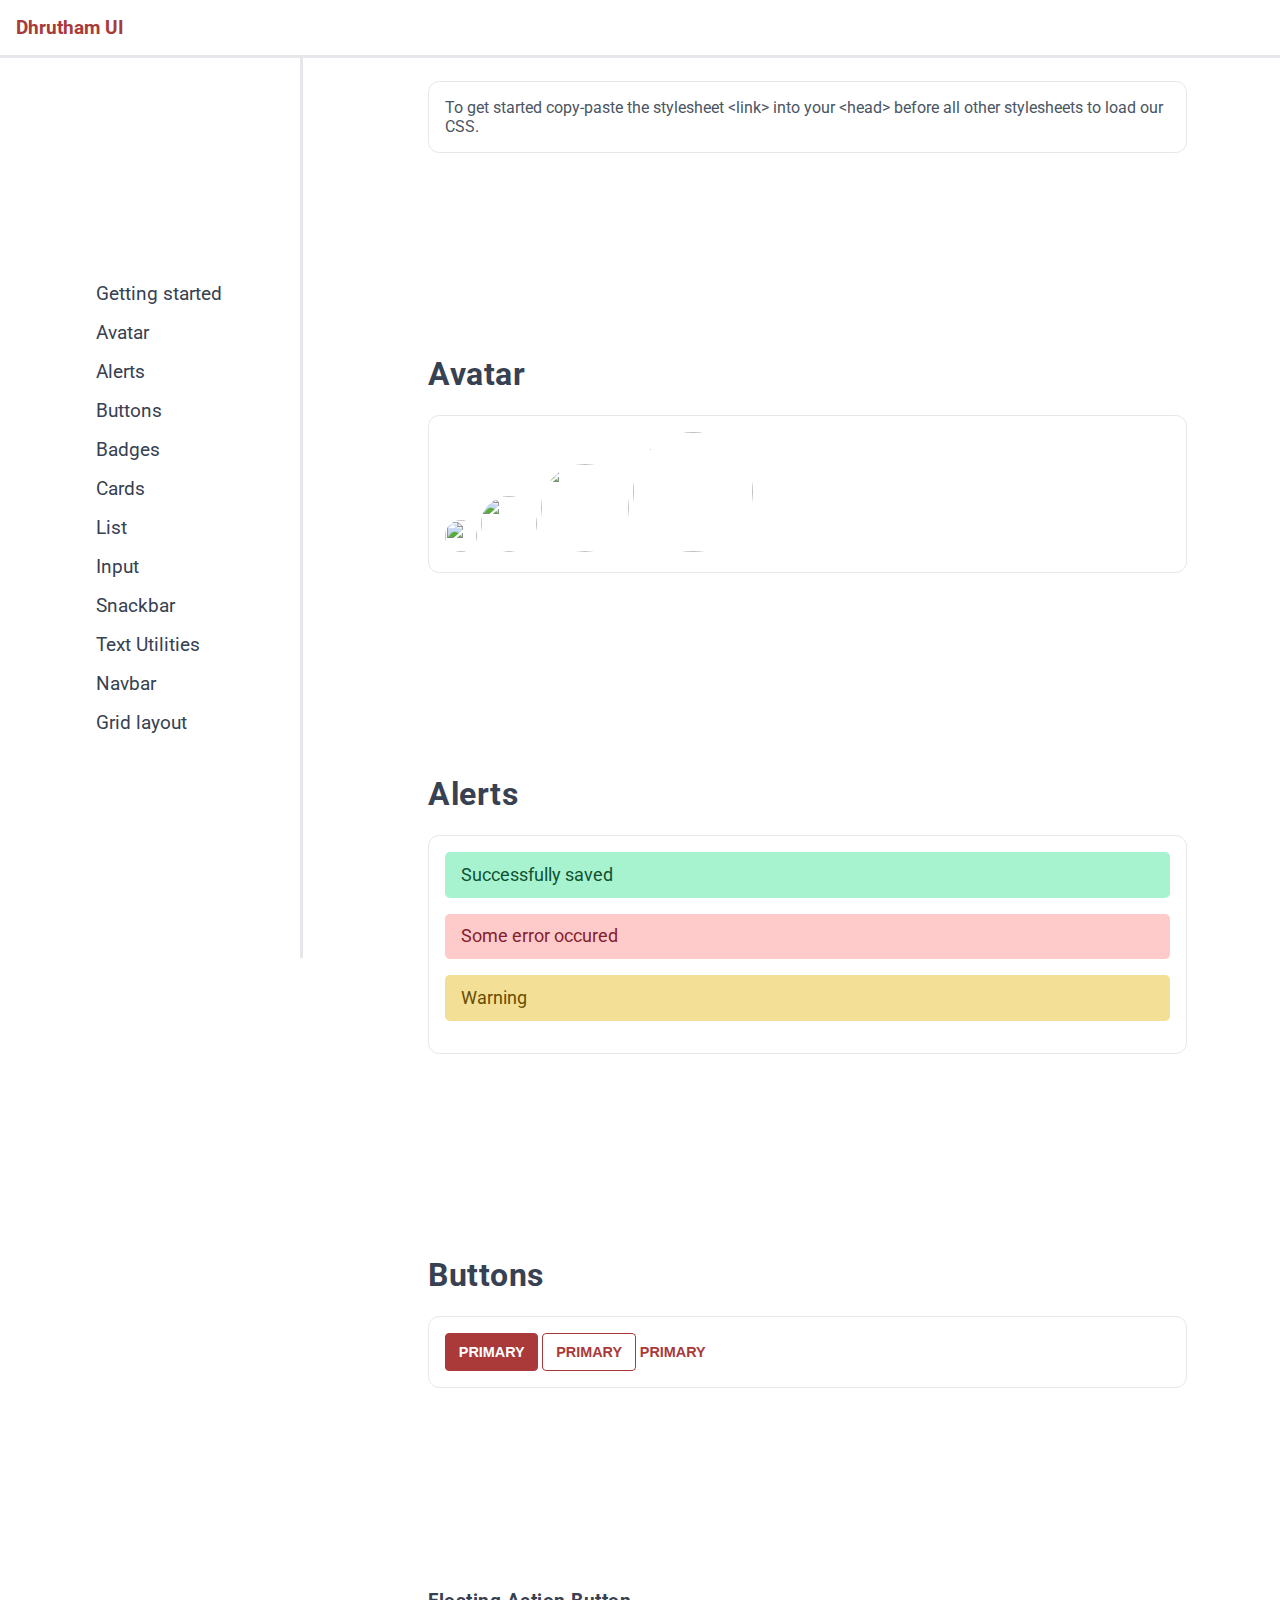
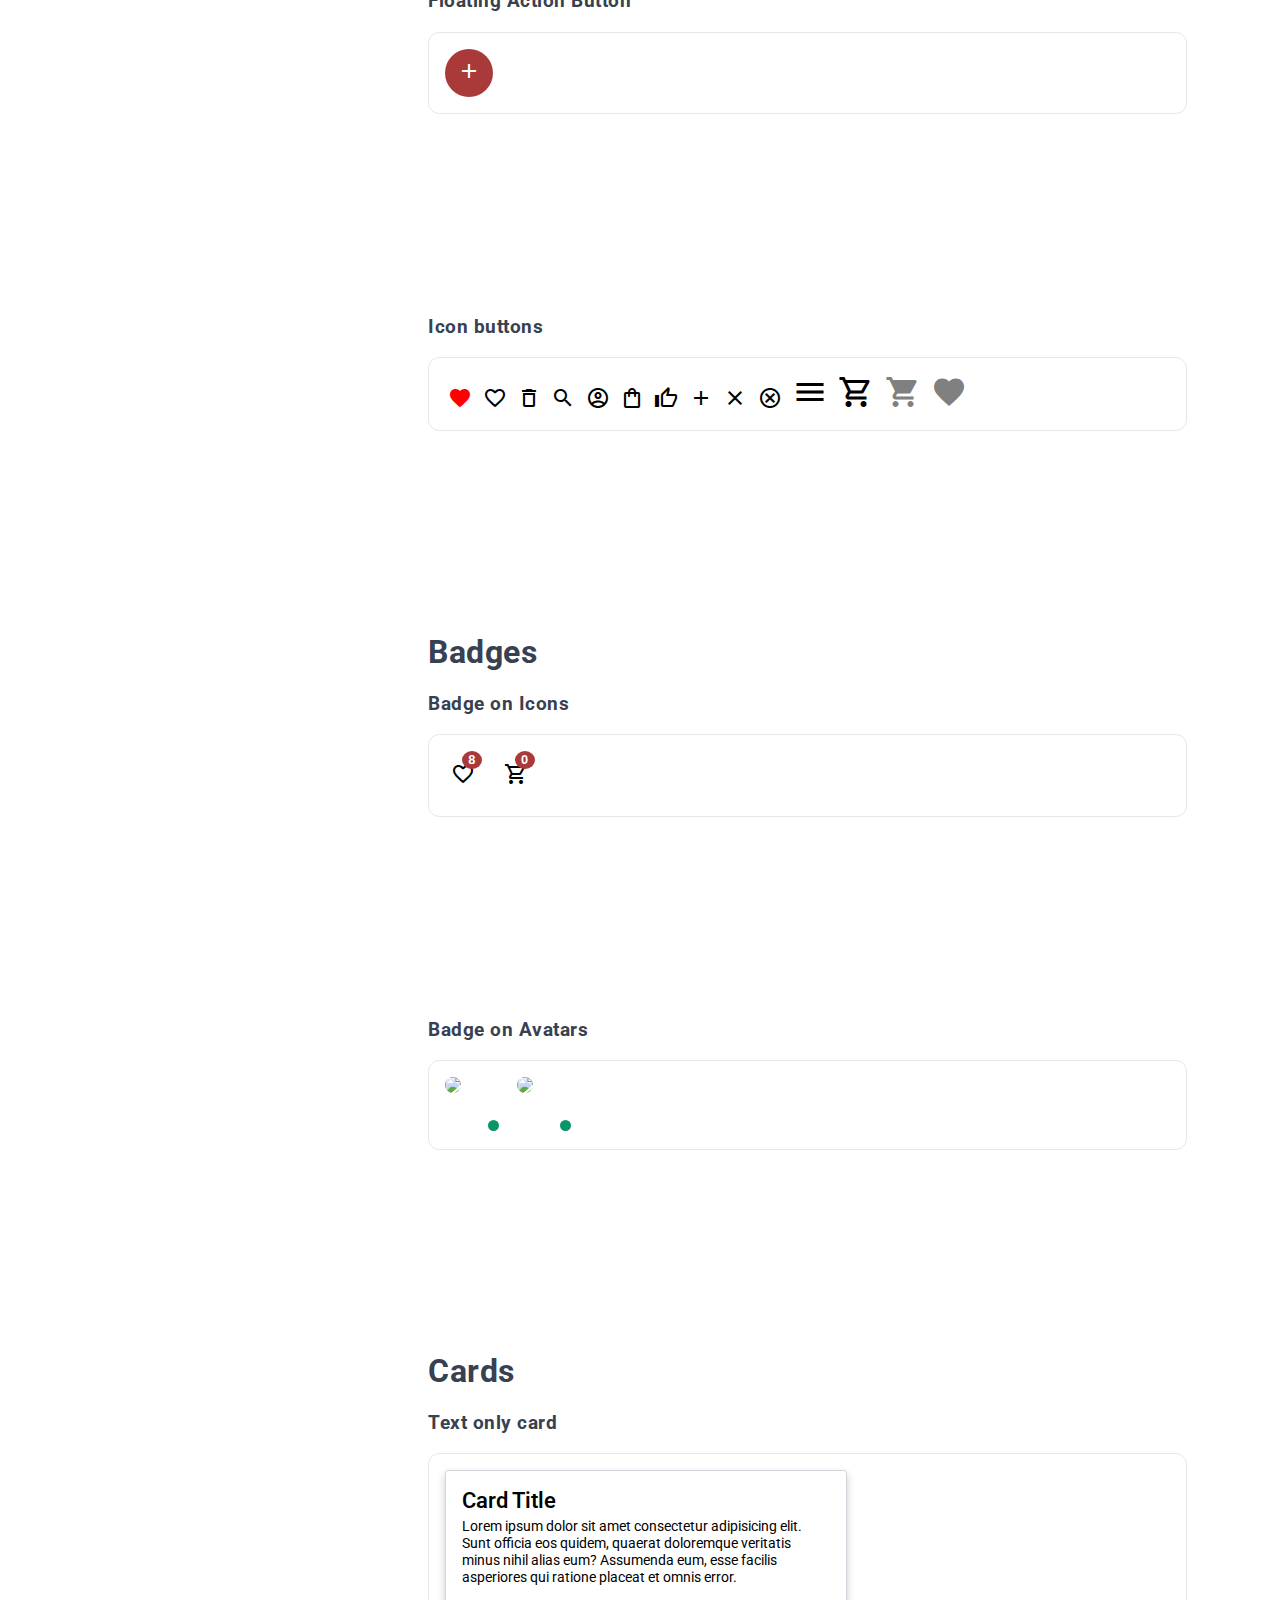
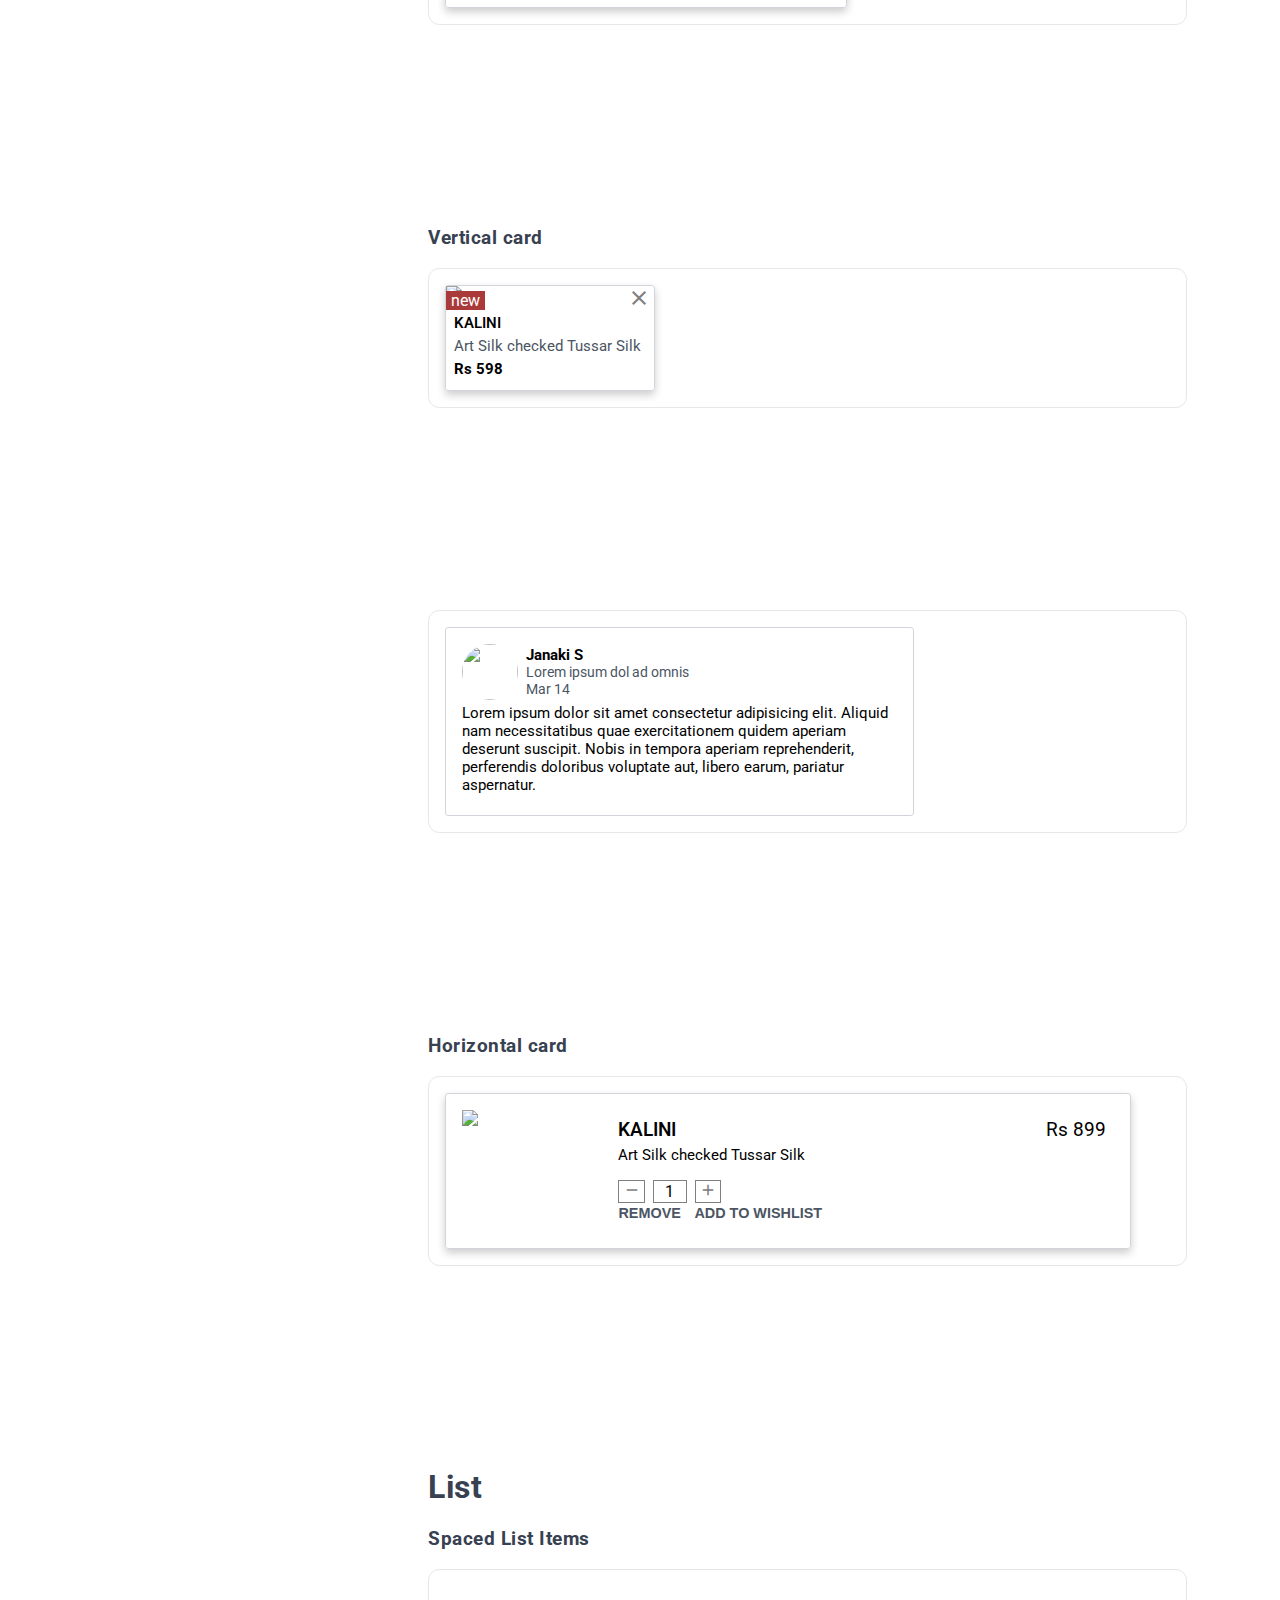
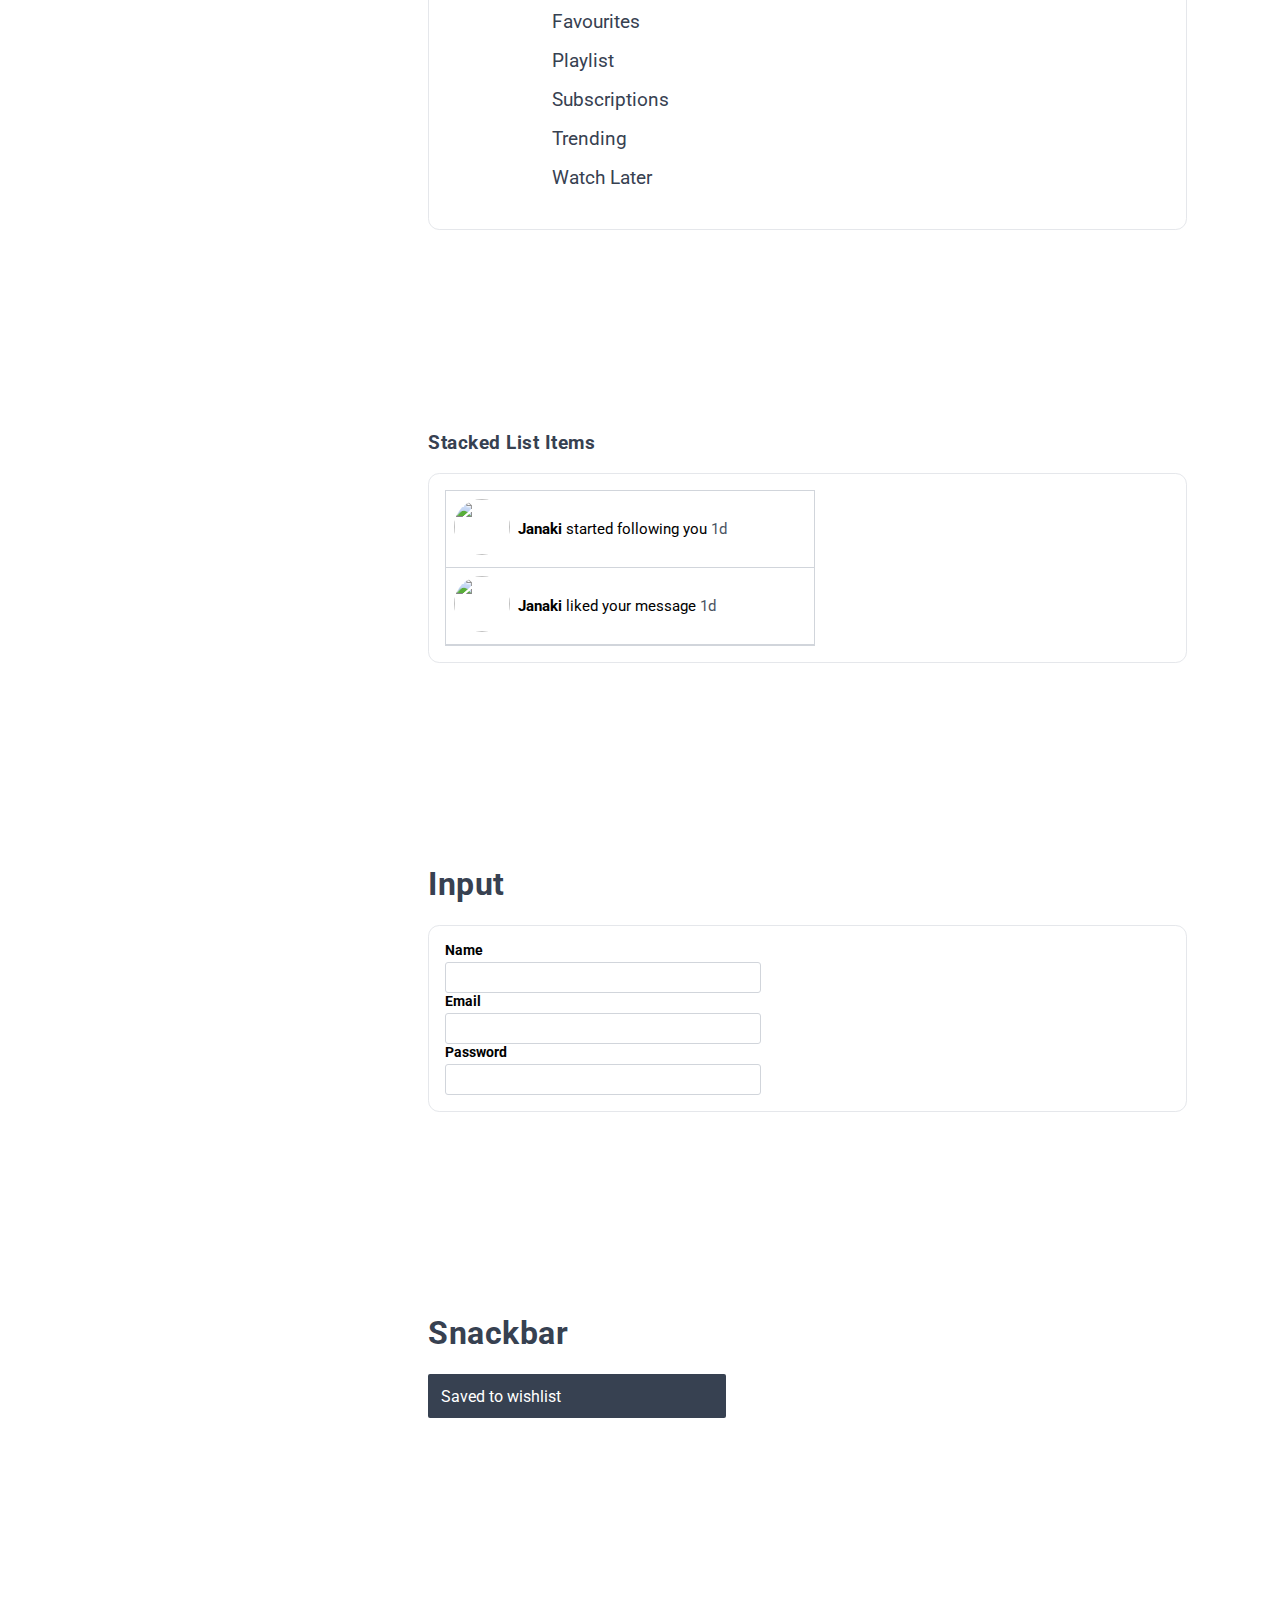
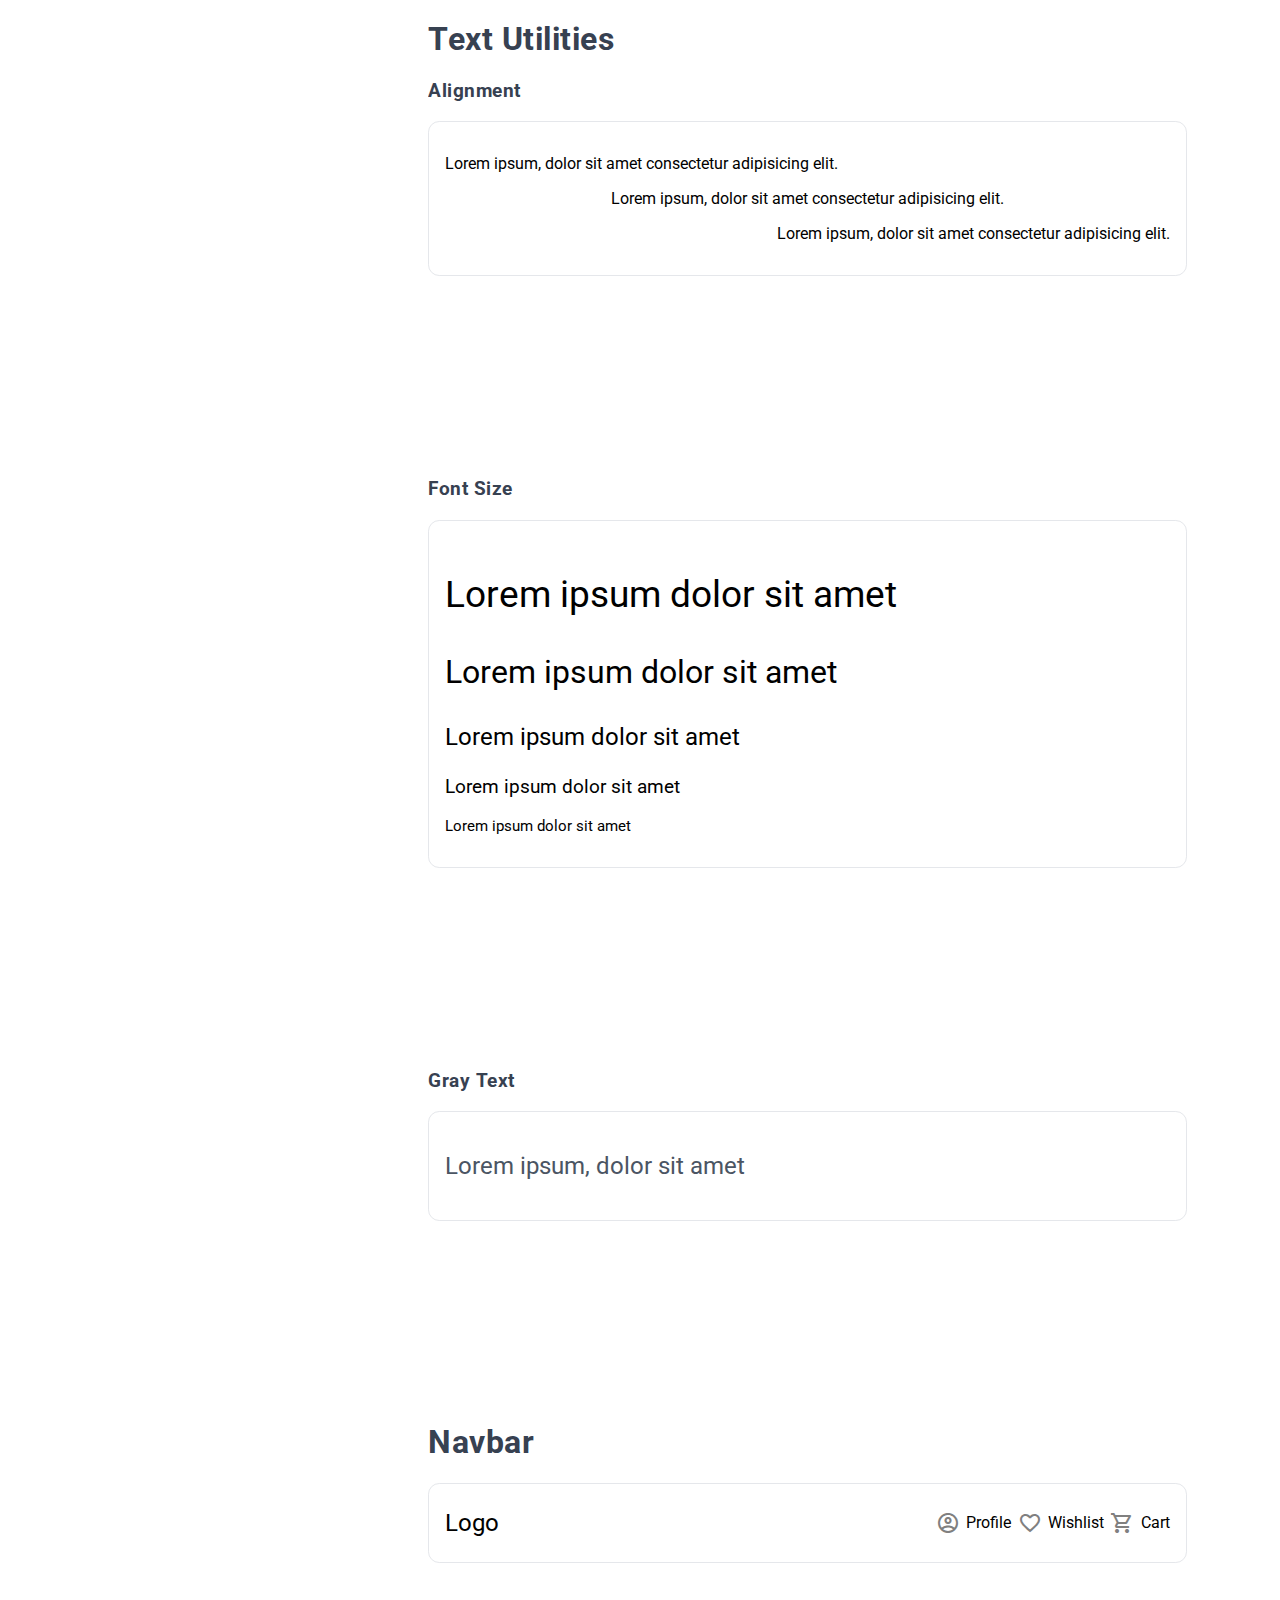
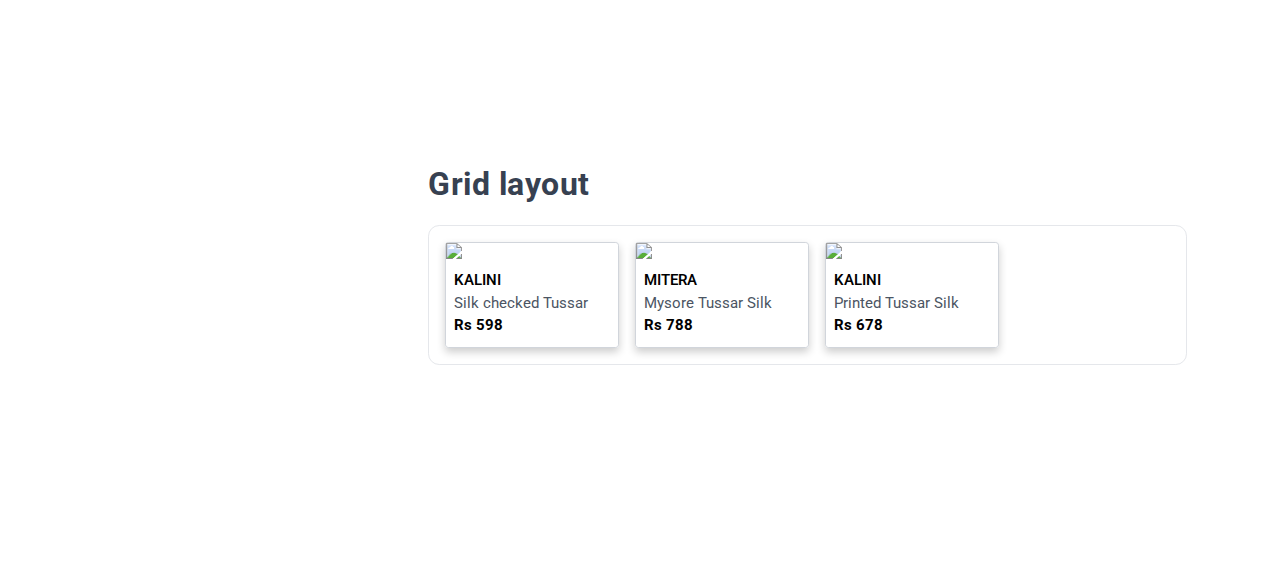
==== commit ced48f94: "feat - responsiveness" ====
--- a/Dhrutham-UI-Documentation/index.html
+++ b/Dhrutham-UI-Documentation/index.html
@@ -10,18 +10,15 @@
 </head>
 <body>
     <header>
-        <div class=" flex-horizontal center-align padding-2" style="justify-content: space-between;padding-left:4rem;">
-            <div class="text-color-primary">Dhrutham UI</div>
-            <div class="flex-horizontal center-align" style="justify-content: flex-end;">
-                <a href="/" class="flex-horizontal nav-link" style="align-items: center;margin-right: 0.6rem;">
-                   <span class="material-icons-outlined icon-color-gray icon-btn-with-padding">account_circle</span>
-                    <span class="font-bold-2">Profile</span> 
-                </a>
-            </div>
+        <div class=" flex-horizontal center-align padding-2 padding-all">
+            <div class="mobile-nav-icon margin-right">
+                <span class="material-icons-outlined cursor-pointer">menu</span>
+            </div>
+            <div class="text-color-primary font-bold-1 font-size-4">Dhrutham UI</div>
         </div>
         
     </header>
-    <div id="nav">
+    <div class="sidebar sidebar-visibility">
         <ul class="spaced-list-item-group list-group-margin">
             <a class="nav-link" href="#avatar"><li class="spaced-list-item">Getting started</li></a>
             <a class="nav-link" href="#avatar"><li class="spaced-list-item">Avatar</li></a>
@@ -35,7 +32,6 @@
             <a class="nav-link" href="#text-utilities"><li class="spaced-list-item">Text Utilities</li></a>
             <a class="nav-link" href="#navbar"><li class="spaced-list-item">Navbar</li></a>
             <a class="nav-link" href="#grid"><li class="spaced-list-item">Grid layout</li></a>
-            
         </ul>
     </div>
 
@@ -45,8 +41,9 @@
     <section id="getting-started" class="scroll-margin-top">
 
         <h1 class="heading-large heading">Getting started</h1>
-        <div class="text-gray">To get started copy-paste the stylesheet &lt;link&gt; into your &lt;head&gt; before all other stylesheets to load our CSS.</div>
-
+        <div class="center-div">
+        <div class="text-gray full-width">To get started copy-paste the stylesheet &lt;link&gt; into your &lt;head&gt; before all other stylesheets to load our CSS.</div>
+        </div>
         <div class="code-div">
             <embed src="https://carbon.now.sh/embed/CN4Eq7zP7J2xQh7g5qQq" width="100%"></embed>
         </div>
@@ -59,8 +56,8 @@
         <div class="center-div">
         <img class="round-img img-size-xs" src="https://tinyurl.com/mz2bw7uu"> 
         <img class="round-img img-size-small" src="https://tinyurl.com/4tuexfsm"> 
-        <img class="round-img img-size-medium" src="https://tinyurl.com/2fzxkc44" >
-        <img class="round-img img-size-large"src="https://tinyurl.com/2fzxkc44" >
+        <img class="round-img img-size-medium" src="https://tinyurl.com/4tuexfsm" >
+        <img class="round-img img-size-large"src="https://tinyurl.com/4tuexfsm" >
         </div>
 
         <div class="code-div">
@@ -181,7 +178,7 @@
             <div class="card card-shadow " style="max-width:25rem;">
                 <div class="card-padding">
                     <div class="card-title">Card Title</div>
-                    <div class="card-text font-size-medium">
+                    <div class="card-text font-size-6">
                         Lorem ipsum dolor sit amet consectetur adipisicing elit.
                         Sunt officia eos quidem, quaerat doloremque veritatis
                         minus nihil alias eum? Assumenda eum, esse facilis
@@ -223,7 +220,7 @@
             <div class="card card-vertical card-padding"  style="width:60%">
                 <div class="card-header">
                     <div class="img-margin">
-                        <img class="round-img img-size-small" src="https://tinyurl.com/2fzxkc44">
+                        <img class="round-img img-size-small" src="https://tinyurl.com/4tuexfsm">
                     </div>
                     <div class="card-text">    
                         <div><span class="font-bold-1 font-size-5">Janaki S</span> </div> 
@@ -301,7 +298,7 @@
         <div class="stacked-list-group" style="width:23rem ;max-width: 90%;">
             <div class="stacked-item">
                 <div class="img-margin">
-                    <img class="round-img img-size-small" src="https://tinyurl.com/2fzxkc44">
+                    <img class="round-img img-size-small" src="https://tinyurl.com/4tuexfsm">
                 </div>
                 <div class="font-size-5">
                    <span class="font-bold-1">Janaki</span> started following you
@@ -310,7 +307,7 @@
             </div>
             <div class="stacked-item" style="display: flex;">
                 <div class="img-margin">
-                    <img class="round-img img-size-small" src="https://tinyurl.com/2fzxkc44">
+                    <img class="round-img img-size-small" src="https://tinyurl.com/4tuexfsm">
                 </div>
                 <div class="font-size-5">
                    <span class="font-bold-1 ">Janaki</span> liked your message
@@ -353,7 +350,7 @@
     <section id="snackbar" class="scroll-margin-top">
         <h1 class="heading-large heading">Snackbar</h1>
 
-        <div class="snackbar-onView" style="width:17rem" >Saved to wishlist</div>
+        <div class="snackbar" style="width:17rem" >Saved to wishlist</div>
 
         <div class="code-div">
             <embed src="https://carbon.now.sh/embed/y9a1cUmDMV2LKJnYpCuc" width="100%" ></embed>
@@ -399,7 +396,7 @@
     <section id="navbar" class="scroll-margin-top">
         <h1 class="heading heading-large">Navbar</h1>
         <div class="center-div">
-            <div class="nav">
+            <div class="flex-horizontal space-between align-items-center">
                 <div class="font-size-3">Logo</div>
                 <div class="nav-list">
                     <a href="/" class="nav-item">
@@ -477,5 +474,6 @@
     </section>
       
     </main>
+    <script src="index.js"></script>
 </body>
 </html>--- a/Dhrutham-UI-Documentation/CSS/dhrutham.css
+++ b/Dhrutham-UI-Documentation/CSS/dhrutham.css
@@ -1,534 +1,820 @@
 @import url("https://fonts.googleapis.com/icon?family=Material+Icons+Outlined");
 @import url("https://fonts.googleapis.com/icon?family=Material+Icons");
-@import url('https://fonts.googleapis.com/css2?family=Roboto:wght@300&display=swap');
-
-:root{
-    --primary:#aa3a3a;
-    --secondary:#C4C6A6;
-    --padding-1:0.5rem;
-    --padding-2:0.8rem;
-    --padding-3:0.4rem;
-    --font-size-text:1.1rem;
-    --font-size-small:0.8rem;
-    --font-size-title:01.4rem;
-    --font-family:Roboto;
-    --margin-right:0.6rem;
-}
-
-body{
-    margin:0;
-}
-
-.bg-primary{
-    background-color: var(--primary);
-    color:white;
-}
-
-.text-color-primary{
-    color:var(--primary)
-}
-
-.flex-horizontal{
-    display: flex;
-}
-
-.center-align{
-    align-items:center;
-}
-
-.curson-pointer{
-    cursor: pointer;
-}
+@import url("https://fonts.googleapis.com/css2?family=Roboto:wght@300&display=swap");
+
+:root {
+  --primary: #aa3a3a;
+  --secondary: #c4c6a6;
+  --padding-1: 0.5rem;
+  --padding-2: 0.8rem;
+  --padding-3: 0.4rem;
+  --padding-4: 1rem;
+  --font-size-text: 1.1rem;
+  --font-size-small: 0.8rem;
+  --font-size-title: 01.4rem;
+  --font-family: Roboto;
+  --margin-right: 0.6rem;
+  --margin-1: 1rem;
+  --margin-3: 3rem;
+  --margin-5: 5rem;
+  --white-color: #ffffff;
+  --black-color: #000000;
+  --gray-color: #d1d5db;
+  --light-gray-color: #e5e7eb;
+  --red-color: #dc2626;
+  --green-color: #10b981;
+}
+
+body {
+  margin: 0;
+}
+
+.bg-primary {
+  background-color: var(--primary);
+  color: var(--white-color);
+}
+
+.text-color-primary {
+  color: var(--primary);
+}
+
 /** Avatar **/
 
-.avatar-container{
-    position: relative;
-}
-
-.img-size-medium{
-    width:5.5rem;
-    height: 5.5rem;
-}
-
-.img-size-large{
-    width:7.5rem;
-    height: 7.5rem;
-}
-
-.img-size-small{
-    width:3.5rem;
-    height: 3.5rem;
-}
-.img-size-xs{
-    width:2rem;
-    height: 2rem;
+.avatar-container {
+  position: relative;
+}
+
+.img-size-medium {
+  width: 5.5rem;
+  height: 5.5rem;
+}
+
+.img-size-large {
+  width: 7.5rem;
+  height: 7.5rem;
+}
+
+.img-size-xl {
+  width: 8.5rem;
+  height: 8.5rem;
+}
+
+.img-size-small {
+  width: 3.5rem;
+  height: 3.5rem;
+}
+.img-size-xs {
+  width: 2rem;
+  height: 2rem;
 }
 
 /** Alerts **/
 
-.alert{
-    padding:var(--padding-2) 0rem;
-    padding-left:1rem;
-    margin-bottom: 1rem;
-    font-size:var(--font-size-text);
-    position: relative;  
-    border-radius:0.3rem
-}
-
-.alert-success{
-    background-color:#A7F3D0;
-    color:#0f5132;
-}
-
-.alert-error{
-    background-color:#FECACA;
-    color:#842029;
-}
-
-.alert-warning{
-    background-color: #f3e096;
-    color:#664d03;
+.alert {
+  padding: var(--padding-2) 0rem;
+  padding-left: 1rem;
+  margin-bottom: 1rem;
+  font-size: var(--font-size-text);
+  position: relative;
+  border-radius: 0.3rem;
+}
+
+.alert-success {
+  background-color: #a7f3d0;
+  color: #0f5132;
+}
+
+.alert-error {
+  background-color: #fecaca;
+  color: #842029;
+}
+
+.alert-warning {
+  background-color: #f3e096;
+  color: #664d03;
 }
 
 /** Badges **/
 
-.badge{  
-    position:absolute;
-    text-align:center;
-}
-
-.badge-circle{
-    border-radius:50%; 
-    padding:0.1rem 0.4rem; 
-    font-size:var(--font-size-small);
-    font-weight: 700; 
-}
-
-.badge-rect{
-    padding:0rem 0.3rem;
-}
-
-.badge-anchorTopRight{  
-    top:0;
-    right:0;
-}
-
-.badge-anchorTopLeft{  
-    top:0.3rem;
-    left:0;
-}
-
-.badge-anchorBottomRight{
-    bottom:0;
-    right:0;
-}
-
-.badge-dot{
-    position:absolute;
-    background-color: #059669;
-    border:2px solid white;
-    border-radius:50%;
-    min-width:0.7rem;
-    min-height:0.7rem;   
+.badge {
+  position: absolute;
+  text-align: center;
+}
+
+.badge-circle {
+  border-radius: 50%;
+  padding: 0.1rem 0.4rem;
+  font-size: var(--font-size-small);
+  font-weight: 700;
+}
+
+.badge-rect {
+  padding: 0rem 0.3rem;
+}
+
+.badge-anchorTopRight {
+  top: 0;
+  right: 0;
+}
+
+.badge-anchorTopLeft {
+  top: 0.3rem;
+  left: 0;
+}
+
+.badge-anchorBottomRight {
+  bottom: 0;
+  right: 0;
+}
+
+.badge-dot {
+  position: absolute;
+  background-color: #059669;
+  border: 2px solid var(--white-color);
+  border-radius: 50%;
+  min-width: 0.7rem;
+  min-height: 0.7rem;
 }
 
 /** Buttons **/
 
-.btn{
-    line-height:1.3rem;
-    border-radius:0.25rem;   
-    padding:var(--padding-1) var(--padding-2);
-    font-weight: 550;
-    font-size:0.9rem;
-    cursor: pointer;
-    outline:none;
-    text-align: center;
-} 
-
-.btn-primary-contained{
-    background-color:var(--primary);
-    border:1px solid var(--primary);
-    color:white;
-}
-
-.btn-primary-contained:hover{
-    background-color: #991B1B;
-}
-
-.btn-primary-outline{
-    color:var(--primary);
-    background-color: white;
-    border:1px solid var(--primary);
-}
-
-.btn-text{
-    border:0;
-    background-color: white;
-    padding:0; 
+.btn {
+  line-height: 1.3rem;
+  border-radius: 0.25rem;
+  padding: var(--padding-1) var(--padding-2);
+  font-weight: 550;
+  font-size: 0.9rem;
+  cursor: pointer;
+  /* outline: 2px solid #991b1b; */
+  text-align: center;
+}
+
+.btn-primary-contained {
+  background-color: var(--primary);
+  border: 1px solid var(--primary);
+  color: var(--white-color);
+}
+
+.btn-primary-contained:hover {
+  background-color: #991b1b;
+}
+
+.btn-primary-outline {
+  color: var(--primary);
+  background-color: var(--white-color);
+  border: 1px solid var(--primary);
+}
+
+.btn-text {
+  border: 0;
+  background-color: var(--white-color);
+  padding: 0;
 }
 
 .btn-disabled {
-    opacity: 0.6;
-    cursor: not-allowed;
-  }
+  opacity: 0.6;
+  cursor: not-allowed;
+}
+
+.btn-box {
+  border: 0;
+  outline: 0;
+  background-color: transparent;
+}
+
 /** Icon Buttons **/
 
-.icon-btn{
-    border: 0;
-    outline:none; 
-    position: relative; 
-    background-color:transparent;  
-    padding:0 0.2rem;
-}
-
-.icon-btn-with-padding{
-    border: 0;
-    outline:none; 
-    padding:0.7rem 0.4rem;
-    position: relative; 
-    background-color:transparent;  
-}
-
-.icon-size-36{
-    font-size: 36px; 
-}
-
-.icon-size-18{
-    font-size: 18px; 
-}
-
-
-.icon-color-red{
-    color:red;
-}
-
-.icon-color-primary{
-    color:var(--primary)
-}
-.icon-color-white{
-    color:white;
-}
-
-.icon-color-gray{
-    color:gray;
+.icon-btn {
+  border: 0;
+  outline: none;
+  position: relative;
+  background-color: transparent;
+  padding: 0 0.2rem;
+}
+
+.icon-btn-with-padding {
+  border: 0;
+  outline: none;
+  padding: 0.7rem 0.4rem;
+  position: relative;
+  background-color: transparent;
+}
+
+.icon-size-36 {
+  font-size: 36px;
+}
+
+.icon-size-18 {
+  font-size: 18px;
+}
+
+.icon-size-30 {
+  font-size: 30px;
+}
+
+.icon-color-red {
+  color: red;
+}
+
+.icon-color-primary {
+  color: var(--primary);
+}
+
+.icon-color-white {
+  color: var(--white-color);
+}
+
+.icon-color-gray {
+  color: gray;
 }
 
 /**Floating action button**/
 
-.floating-action-btn{
-    width:3rem;
-    height:3rem;
-    border:none;
-    outline:none;
-    border-radius:50%;  
-    position:fixed;
-    z-index: 1;
-    bottom:0;
-    right:0;
-    margin:2rem;
+.floating-action-btn {
+  width: 3rem;
+  height: 3rem;
+  border: none;
+  outline: none;
+  border-radius: 50%;
+  position: fixed;
+  z-index: 1;
+  bottom: 0;
+  right: 0;
+  margin: 2rem;
 }
 
 /**CARDS**/
 
-.card{
-    border:1px solid #D1D5DB;
-    border-radius:0.2rem;
-    position:relative;
-    word-wrap:break-word;
-}
-
-.card-padding{
-    padding: 1rem;
-}
-
-.card-vertical{
-    display:flex; 
-    flex-direction:column;
-    justify-content: space-between;
-}
-
-.card-shadow{
-    box-shadow: 0 4px 8px 0 rgba(0,0,0,0.2);;
-}
-
-.card-content-padding{
-    padding:var(--padding-1);
-}
-
-.card-header{
-    display: flex;
-}
-
-.card-text{
-    font-size:var(--font-size-text);
-    margin-bottom:0.3rem;
-}
-
-.card-title{
-    font-weight: 550;
-    font-size:var(--font-size-title);
-    margin-bottom:0.3rem;
-}
-
-.card-icon-topRight{
-    position: absolute;
-    top:0;
-    right:0;
-}
-
-.card-img{
-    width:100%;
-}
-
-.card-horizontal{
-    display:flex; 
-    justify-content: space-between;
-}
-
-.text-overlay{
-    position: absolute;
-    bottom: 0;
-    background-color: white;
-    opacity: 0.7;
-    padding: 1rem;
-    width: 90%;
-    height: 1rem;
-    text-align: center;
-}
-
-.qty-div{
-    display: inline-block;
-    border:1px solid gray;
-    width:2rem;
-    padding:0.5px 0;
-    text-align: center;
-    margin:0 0.5rem;
+.card {
+  border: 1px solid var(--gray-color);
+  border-radius: 0.2rem;
+  position: relative;
+  word-wrap: break-word;
+}
+
+.card-padding {
+  padding: 1rem;
+}
+
+.card-vertical {
+  display: flex;
+  flex-direction: column;
+  justify-content: space-between;
+}
+
+.card-shadow {
+  box-shadow: 0 4px 8px 0 rgba(0, 0, 0, 0.2);
+}
+
+.card-content-padding {
+  padding: var(--padding-1);
+}
+
+.card-header {
+  display: flex;
+}
+
+.card-text {
+  font-size: var(--font-size-text);
+  margin-bottom: 0.3rem;
+}
+
+.card-title {
+  font-weight: 550;
+  font-size: var(--font-size-title);
+  margin-bottom: 0.3rem;
+}
+
+.card-icon-topRight {
+  position: absolute;
+  top: 0;
+  right: 0;
+}
+
+.card-img {
+  width: 100%;
+}
+
+.card-horizontal {
+  display: flex;
+  justify-content: space-between;
+}
+
+.text-overlay {
+  position: absolute;
+  bottom: 0;
+  background-color: var(--white-color);
+  opacity: 0.8;
+  display: flex;
+  justify-content: center;
+  align-items: center;
+  width: 100%;
+  height: 3rem;
+  text-align: center;
+}
+
+.qty-div {
+  display: inline-block;
+  border: 1px solid gray;
+  width: 2rem;
+  padding: 0.5px 0;
+  text-align: center;
+  margin: 0 0.5rem;
 }
 /** Responsive-images **/
 
-.responsive-img{
-    width:100%;
-    height:auto;
-}
-
-.round-img{
-    border-radius: 50%;  
-}
-
-.img-margin{
-    margin-right:var(--padding-1);
+.responsive-img {
+  width: 100%;
+  height: auto;
+}
+
+.round-img {
+  border-radius: 50%;
+}
+
+.img-margin {
+  margin-right: var(--padding-1);
 }
 
 /** Text Input **/
 
-.text-input{
-    height: 25px;
-    width:90%;
-    padding:2px 5px;
-    border:1px solid #a6a6a6;
-    border-radius:3px;
-    font-size:14px;
-    margin-top:3px;
-    margin-bottom:1rem;
-}
-
-.text-input:focus{
-    outline-width:thin;
-    outline-color:#60A5FA;
-}
-
-.flex-column{
-    display: flex;
-    flex-direction: column;
+.text-input {
+  height: 25px;
+  width: 95%;
+  padding: 2px 5px;
+  border: 1px solid var(--gray-color);
+  border-radius: 3px;
+  font-size: 14px;
+  margin-top: 3px;
+}
+
+.text-input:focus {
+  outline-width: thin;
+  outline-color: #60a5fa;
+}
+
+.error-text {
+  color: #dc2626;
+}
+.error-border-color {
+  border: 1px solid #dc2626;
+}
+
+.genric-border-color {
+  border: 1px solid var(--gray-color);
+}
+
+.flex-column {
+  display: flex;
+  flex-direction: column;
+}
+
+.border-bottom {
+  border: 0;
+  border-bottom: 1px solid;
+}
+
+.black-border {
+  border-color: black;
+}
+
+.gray-border {
+  border-color: var(--gray-color);
 }
 
 /** List **/
-.spaced-list-item-group{
-    list-style-type:none;
-}
-
-.spaced-list-item{
-    padding:var(--padding-1);
-    font-size: var(--font-size-text);
-}
-
-.spaced-list-item:hover{
-    background-color:#E5E7EB;
-    cursor: pointer;
+.spaced-list-item-group {
+  list-style-type: none;
+}
+
+.spaced-list-item {
+  padding: var(--padding-1);
+  font-size: var(--font-size-text);
+}
+
+.spaced-list-item:hover {
+  background-color: #e5e7eb;
+  cursor: pointer;
 }
 
 /**Stacked List -notification**/
 
-.stacked-list-group{
-    border:1px solid #a6a6a6;
-}
-
-.stacked-item{
-    display: flex;
-    border-bottom:1px solid #a6a6a6;
-    padding:var(--padding-1); 
-    align-items: center;
+.stacked-list-group {
+  border: 1px solid var(--gray-color);
+}
+
+.stacked-item {
+  display: flex;
+  border-bottom: 1px solid var(--gray-color);
+  padding: var(--padding-1);
+  align-items: center;
 }
 
 /** Grid **/
 
-.grid-col-2 {
-    display: grid;
-    grid-template-columns: auto auto;
-    grid-column-gap: 5rem;
-    grid-row-gap: 2rem;
-  }
+.grid-col-3 {
+  display: grid;
+  grid-template-columns: 22% 22% 22% 22%;
+  grid-column-gap: 1rem;
+  grid-row-gap: 2rem;
+}
+
+@media (min-width: 0) {
   .grid-col-3 {
     display: grid;
-    grid-template-columns: 22% 22% 22% 22%;
-    grid-column-gap: 1rem;
-    grid-row-gap: 2rem;
+    grid-template-columns: 47% 47%;
   }
-  
-  @media (min-width: 0) {
-    .grid-col-2 {
-      display: grid;
-      grid-template-columns: 90%;
-    }
-    .grid-col-3 {
-      display: grid;
-      grid-template-columns: 50% 50%;
-    }
+}
+@media (min-width: 576px) {
+  .grid-col-3 {
+    display: grid;
+    grid-template-columns: 47% 47%;
   }
-  @media (min-width: 576px) {
-    .grid-col-2 {
-      display: grid;
-      grid-template-columns: auto;
-    }
-    .grid-col-3 {
-      display: grid;
-      grid-template-columns: 50% 50%;
-    }
+}
+@media (min-width: 840px) {
+  .grid-col-3 {
+    display: grid;
+    grid-template-columns: 32% 32% 32%;
   }
-  @media (min-width: 840px) {
-    .grid-col-2 {
-      display: grid;
-      grid-template-columns: auto;
-    }
-    .grid-col-3 {
-      display: grid;
-      grid-template-columns: 35% 35% 35%;
-    }
+}
+@media (min-width: 1059px) {
+  .grid-col-3 {
+    display: grid;
+    grid-template-columns: 24% 24% 24% 24%;
   }
-  @media (min-width: 1059px) {
-    .grid-col-2 {
-      display: grid;
-      grid-template-columns: auto auto;
-    }
-    .grid-col-3 {
-      display: grid;
-      grid-template-columns: 25% 25% 25% 25%;
-    }
+}
+
+/**Text Utilities**/
+
+.text-start {
+  text-align: left;
+}
+
+.text-center {
+  text-align: center;
+}
+
+.text-end {
+  text-align: right;
+}
+
+.font-size-1 {
+  font-size: 2.3rem;
+}
+
+.font-size-2 {
+  font-size: 2rem;
+}
+
+.font-size-3 {
+  font-size: 1.5rem;
+}
+
+.font-size-4 {
+  font-size: 1.2rem;
+}
+
+.font-size-5 {
+  font-size: 0.95rem;
+}
+
+.font-size-6 {
+  font-size: 0.9rem;
+}
+
+.font-weight-400 {
+  font-weight: 400;
+}
+.font-weight-500 {
+  font-weight: 500;
+}
+
+.text-gray {
+  color: #4b5563;
+}
+
+.font-bold-1 {
+  font-weight: bold;
+}
+.font-bold-2 {
+  font-weight: 550;
+}
+
+/** Snackbar **/
+.snackbar {
+  background-color: #374151;
+  color: var(--white-color);
+  padding: 0.8rem;
+  border-radius: 2px;
+}
+
+.snackbar-bottom-left {
+  position: fixed;
+  bottom: 0.5rem;
+  left: 0.5rem;
+}
+.snackbar-top-right {
+  position: fixed;
+  top: 4rem;
+  right: 0.5rem;
+}
+
+/**Navbar**/
+
+.nav {
+  display: flex;
+  align-items: center;
+  justify-content: space-between;
+  position: fixed;
+  z-index: 20;
+  top: 0;
+  left: 0;
+  right: 0;
+  background-color: var(--white-color);
+  border-bottom: 1px solid var(--gray-color);
+}
+
+.nav-list {
+  display: flex;
+}
+
+.nav-item {
+  display: flex;
+  align-items: center;
+  text-decoration: none;
+  color: inherit;
+}
+
+.navbar-height {
+  height: 3rem;
+}
+
+/** margins **/
+
+.margin-right {
+  margin-right: var(--margin-right);
+}
+
+.margin-left {
+  margin-left: var(--margin-1);
+}
+
+.margin-top {
+  margin-top: var(--margin-1);
+}
+
+.margin-top-3 {
+  margin-top: var(--margin-3);
+}
+
+.margin-top-5 {
+  margin-top: var(--margin-5);
+}
+
+.margin-3 {
+  margin: var(--margin-3);
+}
+
+.margin-5 {
+  margin: var(--margin-5);
+}
+
+.margin-bottom {
+  margin-bottom: var(--margin-1);
+}
+
+.margin-auto {
+  margin: auto;
+}
+
+.margin-all {
+  margin: var(--margin-1);
+}
+
+/***Modal ***/
+
+.modal-background {
+  width: 100%;
+  height: 100vh;
+  background-color: rgba(0, 0, 0, 0.6);
+  z-index: 1;
+  position: fixed;
+  top: 0;
+  left: 0;
+  bottom: 0;
+}
+
+.modal-content {
+  background-color: #fefefe;
+  position: relative;
+  top: 50%;
+  left: 50%;
+  /* width: fit-content; */
+  transform: translate(-50%, -50%);
+  -webkit-transform: translate(-50%, -50%);
+  -moz-transform: translate(-50%, -50%);
+  -o-transform: translate(-50%, -50%);
+  -ms-transform: translate(-50%, -50%);
+  border: 1px solid #888;
+}
+
+/*utility classes*/
+
+.flex-horizontal {
+  display: flex;
+}
+
+.center-align {
+  align-items: center;
+}
+
+.cursor-pointer {
+  cursor: pointer;
+}
+
+.flex-end {
+  justify-content: flex-end;
+}
+
+.space-between {
+  justify-content: space-between;
+}
+
+.align-items-center {
+  align-items: center;
+}
+
+.anchor-link {
+  text-decoration: none;
+  color: black;
+}
+
+.center-align-ver-hor {
+  align-items: center;
+  justify-content: center;
+}
+
+/**positoining**/
+
+.absolute-position {
+  position: absolute;
+}
+
+.relative-position {
+  position: relative;
+}
+
+.position-topRight {
+  top: 0;
+  right: 0;
+}
+
+.position-topLeft {
+  top: 0;
+  left: 0;
+}
+
+/**Height And Width **/
+
+.full-width {
+  width: 100%;
+}
+
+.full-height {
+  height: 100%;
+}
+
+.half-width {
+  width: 50%;
+}
+/***Padding classes ***/
+
+.padding-left {
+  padding-left: var(--padding-4);
+}
+
+.padding-top {
+  padding-top: var(--padding-2);
+}
+
+.padding-right {
+  padding-right: var(--padding-4);
+}
+
+.padding-bottom {
+  padding-bottom: var(--padding-4);
+}
+
+.padding-all {
+  padding: var(--padding-4);
+}
+
+.padding-small {
+  padding: var(--padding-1);
+}
+/***Border ***/
+
+.border-bottom {
+  border: 0;
+  border-bottom: 1px solid;
+}
+
+.border-top {
+  border: 0;
+  border-top: 1px solid;
+}
+
+.border-left {
+  border: 0;
+  border-left: 1px solid;
+}
+
+.border-right {
+  border: 0;
+  border-right: 1px solid;
+}
+
+.border-all {
+  border: 1px solid;
+}
+
+.black-border {
+  border-color: black;
+}
+
+.gray-border {
+  border-color: var(--gray-color);
+}
+
+/*** Center align horizontally and vertically **/
+
+.center-page-align {
+  position: absolute;
+  top: 50%;
+  left: 50%;
+  transform: translate(-50%, -50%);
+}
+
+/***Colors ***/
+
+.white-color {
+  color: var(--white-color);
+}
+
+.black-color {
+  color: var(--black-color);
+}
+
+.gray-color {
+  color: var(--gray-color);
+}
+
+.red-color {
+  color: var(--red-color);
+}
+
+.green-color {
+  color: var(--green-color);
+}
+
+.bg-dark-gray-color {
+  background-color: var(--gray-color);
+}
+
+.bg-light-gray-color {
+  background-color: var(--light-gray-color);
+}
+
+.bg-white {
+  background-color: var(--white-color);
+}
+/*** Loader ***/
+
+.loader {
+  border: 6px solid #f3f3f3;
+  border-radius: 50%;
+  border-top: 6px solid var(--primary);
+  width: 2rem;
+  height: 2rem;
+  -webkit-animation: spin 1s linear infinite; /* Safari */
+  animation: spin 1s linear infinite;
+}
+
+/* Safari */
+@-webkit-keyframes spin {
+  0% {
+    -webkit-transform: rotate(0deg);
   }
-  
-/**Text Utilities**/
-
-.text-start{
-    text-align: left;
-}
-
-.text-center{
-    text-align:center;
-}
-
-.text-end{
-    text-align:right;
-}
-
-.font-size-1{
-    font-size:2.3rem;
-}
-
-.font-size-2{
-    font-size:2rem;
-}
-
-.font-size-3{
-    font-size:1.5rem;
-}
-
-.font-size-4{
-    font-size:1.2rem;
-}
-
-.font-size-5{
-    font-size:0.95rem;
-}
-
-.font-size-6{
-     font-size:0.9rem;
-}
-.text-gray{
-    color:#4B5563;
-}
-
-.font-bold-1{
-    font-weight: bold;
-}
-.font-bold-2{
-    font-weight: 550;
-}
-
-/** Snackbar **/
-.snackbar{
-    background-color:#374151;
-    color:white;
-    padding:0.8rem;
-    position: fixed;
-    bottom:0.5rem;
-    left:0.5rem;
-    border-radius:2px;
-}
-
-
-
-/**Navbar**/
-
-.nav{
-    display: flex;
-    align-items: center;
-    justify-content: space-between;
-    padding-left:4rem;
-    padding-right:2rem;
-    border-bottom: 1px solid #D1D5DB;
-}
-
-.nav-list{
-    display: flex;
-    justify-content: flex-end;
-    align-items: center;
-}
-
-.nav-item{
-    margin-right: var(--margin-right);
-    display: flex;
-    align-items: center;
-    text-decoration: none;
-    color:inherit
-}
-
-/** margins **/
-
-.margin-right{
-    margin-right:var(--margin-right);
-}
-
-.margin-top{
-    margin-top:1rem;
-}
-
-
-/*utility classes*/
-
-.flex-end{
-    justify-content: flex-end;
-}
-
-.space-between{
-    justify-content: space-between;
-}+  100% {
+    -webkit-transform: rotate(360deg);
+  }
+}
+
+@keyframes spin {
+  0% {
+    transform: rotate(0deg);
+  }
+  100% {
+    transform: rotate(360deg);
+  }
+}
--- a/Dhrutham-UI-Documentation/CSS/index.css
+++ b/Dhrutham-UI-Documentation/CSS/index.css
@@ -1,120 +1,146 @@
-@import url('https://fonts.googleapis.com/css2?family=PT+Serif&family=Roboto&family=Work+Sans:wght@100;500&display=swap');
+@import url("https://fonts.googleapis.com/css2?family=PT+Serif&family=Roboto&family=Work+Sans:wght@100;500&display=swap");
 
-body{
-    font-family: Roboto;
+body {
+  font-family: Roboto;
 }
 
-header{
-    grid-area: header;
-    border-bottom:3px solid #E5E7EB;
-    position: fixed;
-    width:100%;
-    top:0;
-    background-color:white;
-    z-index: 1;
+header {
+  grid-area: header;
+  border-bottom: 3px solid #e5e7eb;
+  position: fixed;
+  width: 100%;
+  top: 0;
+  background-color: white;
+  z-index: 1;
 }
 
-#nav{
-    grid-area: nav;
-    position: fixed; 
-    left:0;
-    width:300px;
-    align-content: center;
-    border-right:3px solid #E5E7EB;
-    margin-top:2rem;
-  
+main {
+  grid-area: main;
+  opacity: 1;
+  overflow: auto;
+  width: 100%;
+  margin-left: 2rem;
+  margin-right: 2rem;
 }
 
-main{
+body {
+  display: grid;
+  grid-template-columns: 100%;
+  grid-template-areas:
+    "header"
+    "main";
+  overflow-x: hidden;
+}
+.sidebar {
+  grid-area: nav;
+  position: fixed;
+  left: 0;
+  width: 300px;
+  height: 100vh;
+  margin-top: 3.6rem;
+  z-index: 20;
+  align-content: center;
+  transition: width 0.5s ease 0s;
+  background-color: var(--white-color);
+  border-right: 3px solid #e5e7eb;
+}
+.mobile-nav-icon {
+  display: flex;
+}
+
+.sidebar-visibility {
+  display: none;
+}
+
+@media (min-width: 720px) {
+  .mobile-nav-icon {
+    display: none;
+  }
+
+  body {
+    display: grid;
+    grid-template-columns: 300px 1fr;
+    grid-template-areas:
+      "header header"
+      "nav main ";
+    grid-column-gap: 6rem;
+    overflow-x: hidden;
+  }
+
+  .sidebar {
+    grid-area: nav;
+    position: fixed;
+    left: 0;
+    width: 300px;
+    height: 100vh;
+    margin-top: 3.6rem;
+    z-index: 20;
+    align-content: center;
+    background-color: var(--white-color);
+    border-right: 3px solid #e5e7eb;
+  }
+
+  main {
     grid-area: main;
     opacity: 1;
-   overflow:auto;
-   /* scroll-margin-top:12vh; */
+    overflow: auto;
+    width: 100%;
+  }
+
+  .sidebar-visibility {
+    display: block;
+  }
 }
 
-body{
-    display: grid;
-    grid-template-columns: 300px 1fr  ;
-    grid-template-areas:"header header" 
-    "nav main ";
-    grid-column-gap:6rem;
-    overflow-x: hidden;
+.nav-link {
+  text-decoration: none;
+  color: inherit;
 }
 
-.nav-link{
-    text-decoration: none;
-    color:inherit
+.list-group-margin {
+  padding-inline-start: 0;
+  margin: 2rem 1rem;
 }
 
-.list-group-margin{
-    padding-inline-start: 0;
-    margin:2rem 1rem;
+.center-div {
+  border: 1px solid #e5e7eb;
+  padding: 1rem 1rem;
+  width: 82%;
+  border-radius: 0.7rem;
 }
 
-.center-div{
-    border:1px solid  #E5E7EB;
-    padding:1rem 1rem;
-    width:82%;
-    border-radius:0.7rem;
+.heading {
+  line-height: 1.2;
+  color: #374151;
+  letter-spacing: 0.5px;
 }
 
-.heading{
-    font-family: "Roboto";
-    line-height: 1.2;
-    color:#374151;
-    letter-spacing: 0.5px;
+.spaced-list-item {
+  font-size: 1.2rem;
+  color: #374151;
+  padding-left: 30%;
 }
 
-.spaced-list-item{
-    font-size:1.2rem ;
-    font-family: "Roboto";
-    color:#374151;
-    padding-left:30%;
+.code-div {
+  margin-top: 1rem;
+  width: 86%;
+  margin-bottom: 2rem;
+  left: 0;
 }
 
-.para-style{
-    font-family: "Roboto";
-    font-size:1rem;
-    margin:1rem 0; 
-    color:#1F2937;
+.floating-action-btn-view {
+  width: 3rem;
+  height: 3rem;
+  border: none;
+  outline: none;
+  border-radius: 50%;
 }
 
-.code-div{
-    margin-top:1rem;
-    width:86%;
-    /* width:45rem; */
-    margin-bottom:2rem;
-    left:0;
+.badge-container {
+  display: flex;
+  align-items: flex-end;
 }
 
-.floating-action-btn-view{
-    width:3rem;
-    height:3rem;
-    border:none;
-    outline:none;
-    border-radius:50%;  
+.scroll-margin-top {
+  scroll-margin-top: 12vh;
 }
-
-.badge-container{
-    display: flex;
-    align-items: flex-end;
-}
-
-.snackbar-onView{
-    background-color:#374151;
-    color:white;
-    padding:0.8rem;
-    border-radius:2px;
-}
-
-.scroll-margin-top{
-    scroll-margin-top: 12vh;
-}
-
-.font-size-medium{
-    font-size:0.95rem;
-}
-
-.logo-padding{
-    padding-left:5rem;
-}